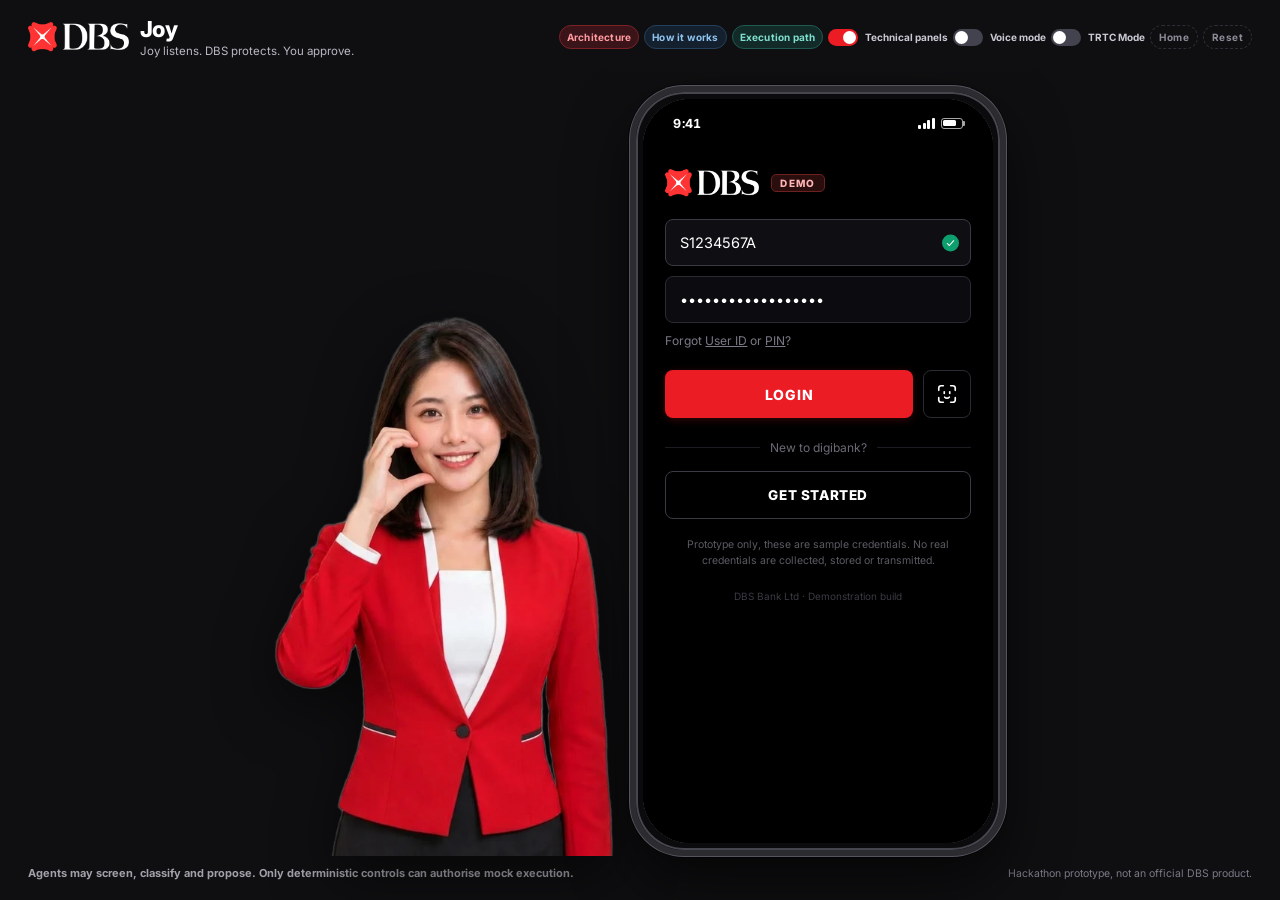
==== frontend/index.html @ 159feefe "Merge branch 'main' of https://github.com/fiowong/auntiejoy-dcta # Conflicts: #	deploy/README.md #	f" ====
<!DOCTYPE html>
<html lang="en">
<head>
<meta charset="UTF-8" />
<meta name="viewport" content="width=device-width, initial-scale=1.0" />
<title>JoyPilot · DBS hackathon prototype (not an official DBS product)</title>
<!-- Banking-grade type. Inter is the requested DBS/enterprise face; the CSS stack keeps a
     full system fallback, so an offline demo laptop simply renders in system-ui instead. -->
<link rel="preconnect" href="https://fonts.googleapis.com">
<link rel="preconnect" href="https://fonts.gstatic.com" crossorigin>
<link rel="stylesheet" href="https://fonts.googleapis.com/css2?family=Inter:wght@400;500;600;700;800;900&display=swap">
<link rel="stylesheet" href="styles.css?v=20261011n">
</head>
<body>
<div class="wrap" id="studio">

  <div class="top">
    <div class="logo">
      <img class="dbslogo" src="assets/dbs-logo-white.png" alt="DBS">
      <div>
        <h1>Joy</h1>
        <div class="tag">Joy listens. DBS protects. You approve.</div>
      </div>
    </div>
    <div class="badges">
      <!-- ALL THREE ARE BUTTONS, and that is the point. A judge's next move after hearing a
           claim is always "show me". Making the control name the thing it opens means the
           evidence is one click away instead of in a document nobody opens.
           See openExplainer() in ui.js. -->
      <!-- THREE BUTTONS, EACH NAMED FOR WHAT IT OPENS.
           These replaced two long status chips. The old wording described the demo's LIMITS
           ("DEMO ENVIRONMENT · SIMULATED APPROVAL · SYNTHETIC LEDGER") rather than its own
           contents, so a reader had to click to find out what was behind it. A control should name its
           destination. The three destinations are the three things a judge asks for, in the
           order they get asked: the whole picture, how the two halves work, and the
           stage-by-stage path.
           A fourth "What's real" button was removed on request. Its page is no longer a tab:
           the live/simulated comparison and the requirements-coverage list are now the closing
           sections of "How it works", so there are three pages and three buttons. -->
      <button class="bdg arch bdgbtn" type="button" data-explain="arch"
              title="The whole architecture, end to end, on one screen">Architecture</button>
      <button class="bdg how bdgbtn" type="button" data-explain="how"
              title="The two halves, the five agents, and what is real versus simulated">How it works</button>
      <button class="bdg path bdgbtn" type="button" data-explain="path"
              title="The execution path, stage by stage, to a signed payment">Execution path</button>
      <label class="techtoggle"><input type="checkbox" id="techToggle" checked><span>Technical panels</span></label>
      <!-- DEMO SWITCH - VOICE MODE.
           Off (default): every turn is treated as Auntie herself, exactly as before.
           On: the turn is submitted as a voice that is NOT the registered customer, so the
           audio-risk adapter returns SPEAKER_MISMATCH and the control chain takes the
           escalation route - secondary out-of-band confirmation before anything can proceed.
           It changes only the EVIDENCE about who is speaking; no control-chain rule is
           bypassed or softened, and the ledger still cannot be reached without the step-up. -->
      <label class="techtoggle voicetoggle" title="Demo: submit the turn as a voice that is not the registered customer">
        <input type="checkbox" id="voiceToggle"><span>Voice mode</span></label>
      <!-- VOICE ENGINE SWITCH - CARTESIA vs TRTC (Tencent).
           OFF (default): Cartesia Sonic speaks. It is the default because it is the only one
                          of the two that has a real Malay voice, and it needs no Tencent key.
           ON:            Tencent speaks - the TRTC streaming mouth when it is configured,
                          TextToVoice otherwise.
           This changes ONLY which engine turns the already-decided line into sound. It cannot
           alter what Joy says, who authorises a payment, or any stage of the control chain.
           Swapping a voice provider is not a security boundary. -->
      <label class="techtoggle trtctoggle" id="ttsToggleWrap"
             title="Speak with Tencent (TRTC) instead of Cartesia">
        <input type="checkbox" id="ttsToggle"><span>TRTC Mode</span></label>
      <!-- HOME - back to the login screen, from wherever the run happens to be.
           Reset (below) clears the run but is context-aware: inside the chat it restarts in
           place. Home is the unconditional one - a presenter who has wandered into the chat,
           or into a branch, or into a half-finished confirmation, has exactly one control that
           always returns to the top of the demo. Two buttons, two different jobs:
           Reset = clean state, Home = clean state AND back to the login screen. -->
      <button class="ghostbtn" id="homeBtn" title="Back to the DBS login screen">Home</button>
      <!-- ONE button, and it RESETS rather than navigates. The old "DBS app" button did the same
           thing as the phone's own back arrow, so it spent top-bar space duplicating a control
           that already exists on the device. Reset is the action a presenter actually reaches
           for mid-demo: clear the run and start the conversation again from the top.
           Context-aware on purpose - inside the chat it restarts the session in place, anywhere
           else it returns to the digibank home. Either way it is one click to a clean state. -->
      <button class="ghostbtn" id="resetBtn" title="Reset the demo and start a clean run">Reset</button>
    </div>
  </div>

  <!-- The A-H failure-branch rail used to live here, then inside the explainer overlay. It has
       since been removed entirely, at the owner's request, so nothing on the main screen and
       nothing in the overlay carries a `.sbtn` any more. The 19 SC.* definitions and the
       backend's 62-scenario suite are untouched; only the buttons are gone. -->

  <!-- ================= STAGE: hero pair + technical inspector ================= -->
  <div class="stage">

    <!-- ---------- HERO PAIR: Joy herself, then the device ----------
         Joy stands beside the phone rather than inside it. She is the product's face, so she
         belongs in the room with the customer; the phone is what she talks through. The two are
         centred together as one group and aligned to the BOTTOM, so she reads as standing next
         to the device rather than floating above it.
         She is only shown on the login and digibank-home screens (see `#studio.appmode` in
         styles.css). On the Joy chat screen the technical inspector needs the width and the
         phone needs the height, so she steps aside - which is also the honest framing: by then
         the customer is looking at the conversation, not at the mascot.
         WebP first with a PNG fallback: 38 KB vs 349 KB for the same cut-out, and this is the
         one large image on the page. -->
    <div class="heropair">
      <picture class="joymascot">
        <source srcset="assets/joy-mascot.webp" type="image/webp">
        <img src="assets/joy-mascot-560.png" alt="Joy, the DBS voice assistant"
             width="453" height="720" decoding="async">
      </picture>

      <!-- ---------- the device ---------- -->
      <div class="device" id="device">
      <div class="device-screen" id="deviceScreen">

        <!-- mock status bar + dynamic island, shared by every screen -->
        <div class="statusbar">
          <span class="sb-time">9:41</span>
          <span class="sb-right">
            <span class="sb-sig"><i></i><i></i><i></i><i></i></span>
            <span class="sb-bat"><b></b></span>
          </span>
        </div>
        <div class="island"></div>

        <!-- 1 · DBS digibank LOG IN. The User ID / PIN form IS the screen, as it was before.
             RESTORED 9 Oct at the owner's explicit request, with the trade-off understood.
             Earlier the same day this form was deleted: a bank login on a domain that was one
             day old reads as phishing to an automated classifier, and it was treated as
             phishing -- Safe Browsing warned and the .xyz registry put the domain on server
             hold. The owner has accepted that risk and wants the screen back, so it is back.
             The DEMO tag stays beside the logo, and the disclaimer stays under the form.
             Nothing here collects anything: both fields are prefilled samples, the form has no
             action and no method, and no value is ever read, stored or transmitted. -->
        <section class="scr on" id="scrLogin">
          <div class="lgwrap">

            <div class="lgform" id="lgForm">
              <div class="lgform-head">
                <img class="dbslogo" src="assets/dbs-logo-white.png" alt="DBS">
                <span class="lgdemotag">DEMO</span>
              </div>

              <label class="lgf">
                <span class="lgin">
                  <input id="lgUser" value="S1234567A" placeholder="User ID" autocomplete="off" spellcheck="false">
                  <span class="lgok" id="lgUserOk" aria-hidden="true"><svg class="ic" viewBox="0 0 24 24" fill="none" stroke="currentColor" stroke-width="2.25" stroke-linecap="round" stroke-linejoin="round"><path d="m5 13 4.5 4.5L19 7"/></svg></span>
                </span>
              </label>

              <label class="lgf">
                <span class="lgin">
                  <input id="lgPin" type="password" value="SAMPLEPASSWORD1234" placeholder="PIN" autocomplete="off">
                </span>
              </label>

              <div class="lgforgot">Forgot <a href="#" id="lgForgotUser">User ID</a> or <a href="#" id="lgForgotPin">PIN</a>?</div>

              <div class="lgrow">
                <button class="btn-dbs lgbtn" id="lgSubmit" type="button">LOGIN</button>
                <button class="lgface" id="lgFace" type="button" title="Log in with Face ID" aria-label="Log in with Face ID">
                  <svg class="ic" viewBox="0 0 24 24" fill="none" stroke="currentColor" stroke-width="1.8" stroke-linecap="round" stroke-linejoin="round" aria-hidden="true"><path d="M3 8V5.5A2.5 2.5 0 0 1 5.5 3H8"/><path d="M16 3h2.5A2.5 2.5 0 0 1 21 5.5V8"/><path d="M21 16v2.5a2.5 2.5 0 0 1-2.5 2.5H16"/><path d="M8 21H5.5A2.5 2.5 0 0 1 3 18.5V16"/><path d="M9 9.5v2"/><path d="M15 9.5v2"/><path d="M9.5 15.5a3.5 3.5 0 0 0 5 0"/></svg>
                </button>
              </div>

              <div class="lgsep"><span>New to digibank?</span></div>
              <button class="lgstarted" id="lgStarted" type="button">GET STARTED</button>

              <div class="lgnote">Prototype only, these are sample credentials.
                No real credentials are collected, stored or transmitted.</div>
              <div class="lgfoot">DBS Bank Ltd · Demonstration build</div>
            </div>
          </div>
        </section>

        <!-- 2 · DBS APP (home / Pay & Transfer) -->
        <section class="scr" id="appwin">
          <div class="appbar">
            <img class="dbslogo sm" src="assets/dbs-logo-white.png" alt="DBS">
            <span class="appbar-t">digibank</span>
            <!-- The DEMO chip travels with the DBS chrome on every screen inside the phone.
                 A disclaimer in the footer is not enough: the branding is what makes a page
                 look official, so the counter-label has to sit against the branding itself. -->
            <span class="appdemo">DEMO</span>
            <!-- Single top-right control, and it is LOG OUT (matching iggy). It used to open
                 Joy, but Joy is reachable from the home CTA and the Pay & Transfer row, which
                 is the real customer journey anyway - so this slot does the honest thing. -->
            <button class="appbar-x" id="appBack" type="button">
              <svg class="ic" viewBox="0 0 24 24" fill="none" stroke="currentColor" stroke-width="1.9" stroke-linecap="round" stroke-linejoin="round" aria-hidden="true"><path d="M19 12H5"/><path d="m11 18-6-6 6-6"/></svg>
              <span>Log out</span>
            </button>
          </div>
          <div class="appbody" id="appBody"></div>
          <!-- ============== BOTTOM TAB NAV (5 tabs) ==============
               Stays inside #appwin, never over the device screen edges. Active tab is
               whatever carries .on: home / pay / wealth / apply / more. -->
          <nav class="tabnav" id="tabnav" aria-label="digibank navigation">
            <button class="tab on" data-tab="home"   type="button"><img src="assets/tab-home.png" alt=""><span>Home</span></button>
            <button class="tab"    data-tab="pay"    type="button"><img src="assets/tab-pay.png" alt=""><span>Pay &amp; Transfer</span></button>
            <button class="tab"    data-tab="wealth" type="button"><img src="assets/tab-wealth.png" alt=""><span>digiWealth</span></button>
            <button class="tab"    data-tab="apply"  type="button"><img src="assets/tab-apply.png" alt=""><span>Apply</span></button>
            <button class="tab"    data-tab="more"   type="button"><img src="assets/tab-more.png" alt=""><span>More</span></button>
          </nav>
        </section>

        <!-- 3 · JOY CHAT -->
        <section class="scr" id="scrJoy">
          <!-- DARK app bar (near-black + 3px red underline): back control on the left, identity
               and trust state centred. Deliberately no avatar here, Joy introduces herself with
               her face only in the intro card, and appears again solely in popups, so the persistent
               chat chrome never shows her twice. The back control is absolutely positioned so the
               title is centred on the SCREEN, not on the space left over after the button. -->
          <div class="abar">
            <button class="aback" id="joyBack" type="button" aria-label="Back to digibank">
              <svg class="ic" viewBox="0 0 24 24" fill="none" stroke="currentColor" stroke-width="2.1" stroke-linecap="round" stroke-linejoin="round" aria-hidden="true"><path d="m15 6-6 6 6 6"/></svg>
              <span>Back</span>
            </button>
            <div class="ameta">
              <div class="nm">Joy Voice Assist</div>
              <div class="sub"><i class="safedot"></i>Protected by DBS Safeguard</div>
            </div>
          </div>
          <div class="chat" id="chat"></div>
          <!-- VOICE-FIRST COMPOSER.
               The language pills are CENTRED above the composer (the language is the
               first choice a voice-first customer makes). The composer itself is one white
               pill: a keyboard toggle on the LEFT, the MIC as the dominant control in the
               CENTRE, and a matching spacer on the right so the mic stays optically centred.
               The text field is hidden until the keyboard is tapped (see setComposerTyping),
               so the default surface is speak-first, not type-first. -->
          <div class="langtog" id="langtog" title="Which language should the mic listen for?">
            <button class="lt on" data-lang="en-SG" data-l="EN">EN</button>
            <button class="lt" data-lang="zh-CN" data-l="ZH">中文</button>
            <button class="lt" data-lang="ms-MY" data-l="BM">BM</button>
            <!-- AUTO. Tencent has no single engine covering English + Chinese + Malay, so
                 "auto" selects one of the two engines instead of asking the customer to
                 choose first. `data-l="AUTO"` is what live.js sttLanguage() keys on; it
                 resolves to the backend's "auto" engine, which is 16k_zh_en -- the same
                 engine the EN pill already opens, so Auto can only add recognition. See
                 backend/app/stt.py ENGINE_BY_LANGUAGE for why Malay is the language Auto
                 gives up rather than Chinese.
                 `data-lang` stays a VALID BCP-47 tag on purpose: it is what the no-server
                 Web Speech fallback is given, and that API cannot auto-detect at all, so
                 Auto falls back to English rather than being handed a tag it would reject. -->
            <button class="lt" data-lang="en-SG" data-l="AUTO" title="Detect the language automatically">Auto</button>
          </div>
          <div class="cinput" id="cinput">
            <button class="kbd" id="kbd" type="button" title="Type instead" aria-label="Type instead">
              <svg class="ic ic-type" viewBox="0 0 24 24" fill="none" stroke="currentColor" stroke-width="1.9" stroke-linecap="round" stroke-linejoin="round" aria-hidden="true"><rect x="2" y="6" width="20" height="12" rx="2.4"/><path d="M6 10h.01M9.5 10h.01M13 10h.01M16.5 10h.01"/><path d="M6 13.5h.01M18 13.5h.01"/><path d="M9.5 13.5h5"/></svg>
              <svg class="ic ic-dismiss" viewBox="0 0 24 24" fill="none" stroke="currentColor" stroke-width="1.9" stroke-linecap="round" stroke-linejoin="round" aria-hidden="true"><rect x="2" y="3" width="20" height="11" rx="2"/><path d="M6 6.5h.01M9.5 6.5h.01M13 6.5h.01M16.5 6.5h.01"/><path d="M6 9.5h.01M18 9.5h.01"/><path d="M9.5 9.5h5"/><path d="m8 17 4 4 4-4"/></svg>
            </button>
            <input class="fld" id="fld" placeholder="Speak or type payment command…" autocomplete="off">
            <button class="mic" id="mic" title="Speak" aria-label="Speak">
              <svg class="ic" viewBox="0 0 24 24" fill="none" stroke="currentColor" stroke-width="1.9" stroke-linecap="round" stroke-linejoin="round" aria-hidden="true"><rect x="9" y="2" width="6" height="13" rx="3"/><path d="M12 19v3"/><path d="M19 10v2a7 7 0 0 1-14 0v-2"/></svg>
            </button>
            <span class="cspacer" aria-hidden="true"></span>
          </div>
        </section>

        <!-- ================= POPUP (Joy appears in every popup) =================
             Deliberately INSIDE the phone screen rather than floating over the whole page:
             the customer is holding a phone, so the field-by-field confirmation and the
             FaceID prompt have to appear on that screen. It also stops the popup from
             covering the technical inspector panels, so judges see both at once. -->
        <div class="modal" id="modal">
          <div class="mcard" id="mcard"></div>
        </div>
      </div>
    </div>
    </div><!-- /heropair -->

    <!-- ---------- technical inspector ---------- -->
    <div class="ins">

      <div class="panel">
        <h3>END-TO-END CONTROL CHAIN <span class="cnt">BRD §8.2 · STAGES 0-15</span></h3>
        <div class="chain" id="chain"></div>
        <!-- The one line a judge remembers. It is PER TURN, not a static blurb: it names what
             the model did, what deterministic code decided, and what moved as a result. -->
        <div class="capline" id="capline">Determinism decides. Nothing moves without your biometric.</div>

        <!-- THE RECORDED SEQUENCE, under the PLANNED one.
             The chain above is what the system is designed to do; this is what it actually did,
             in order, hash-chained and append-only. They belong in one panel because reading
             them together is the argument: the top half lights up as stages execute, the bottom
             half is the immutable receipt for the same turn.
             This block used to live in the STATE panel. Folding it in here gives it more height
             than it had AND keeps the audit evidence on the main screen, which is where a judge
             looks for it. Progressive disclosure is unchanged: three rows by default, the count
             always visible, the rest behind one button. -->
        <div class="psplit">
          <h3>APPEND-ONLY AUDIT TIMELINE <span class="cnt" id="auditCnt"></span></h3>
          <div class="audit trim" id="audit"><div class="placeholder">No events yet.</div></div>
          <button class="auditmore" id="auditMore" type="button" hidden>View full audit trail</button>
        </div>
      </div>

      <div class="panel">
        <h3>TYPED AGENT CONTRACTS <span class="cnt" id="acnt">0 calls</span></h3>
        <div class="agents" id="agents"><div class="placeholder">Awaiting the first committed turn…</div></div>

        <!-- WHO PROPOSED, THEN WHAT WAS DECIDED.
             The contracts above are the only five places a model is allowed to speak. This block
             is the deterministic half's verdict on those proposals - the state machine, the
             canonical draft, the control decision, the mock ledger and the customer's own
             approval. Putting them on one panel is the architecture in one glance: the model's
             output on top, the deterministic outcome underneath, no overlap between them.
             This block used to be its own panel (STATE · OUTCOME · EVIDENCE). It is unchanged
             content, re-homed so the agent contracts get the full column height. -->
        <div class="psplit">
          <h3>DETERMINISTIC OUTCOME <span class="cnt">WHAT THE CONTROLS DECIDED</span></h3>
          <div class="statewrap statewrap3">
            <div class="sbox"><div class="k">CURRENT STATE</div><div class="v" id="stState">IDLE</div></div>
            <div class="sbox"><div class="k">TRANSACTION DRAFT</div><div class="v" id="stDraft">-</div></div>
            <div class="sbox"><div class="k">CONTROL DECISION</div>
              <div style="margin-top:3px"><span class="outbadge" id="stOut">-</span></div>
            </div>
          </div>
          <div class="statewrap statewrap3">
            <div class="sbox"><div class="k">MOCK LEDGER RESULT</div><div class="v" id="stLedger">NOT_INVOKED</div></div>
            <div class="sbox"><div class="k">CUSTOMER APPROVAL</div><div class="v" id="stSig">Not requested</div></div>
            <div class="sbox"><div class="k">LANGUAGE</div><div class="v" id="stLang">-</div></div>
          </div>
          <div class="statewrap statewrap3">
            <div class="sbox"><div class="k">LAST HEARD</div><div class="v" id="stHeard">-</div></div>
            <!-- The Personalization Agent's own output. It is the fifth agent and runs OUTSIDE the
                 control chain, so it never touches a payment field. The top-bar
                 "Personalisation: Standard" button is gone; this line stays because it is live
                 EVIDENCE of a decision that actually ran, and it costs nothing but a chip. -->
            <div class="sbox"><div class="k">CUSTOMER PROFILE</div><div class="v" id="stPers">Standard</div></div>
            <!-- WHICH MOUTH IS SPEAKING. Always visible, unlike the ASR fallback row below: with
                 two TTS providers and a runtime toggle, "which engine is talking" is a fact the
                 operator needs at a glance, not only when something went wrong. Turns amber and
                 names the reason when the selected provider failed and the other one answered. -->
            <div class="sbox vengine" id="ttsProvRow"><div class="k">SPEAKING</div>
              <div class="v" id="ttsProvVal">Cartesia</div>
            </div>
          </div>
          <!-- Hidden until it is true: a voice engine indicator that only ever shows when the
               real one failed is honest by construction. -->
          <div class="sbox vengine" id="vengRow" hidden><div class="k">VOICE ENGINE</div>
            <div class="v" id="vengVal">-</div>
          </div>
        </div>
      </div>

      <!-- The REQUIREMENTS COVERAGE panel used to sit here as a fourth tile. It is now on page 1
           of the explainer overlay (#reqs below), one click from the demo-status chip whose
           claim it supports. Nothing about it changed - the five labels are still the
           challenge's own wording, verbatim, and the rows still light up live as scenarios run.
           See the note above the overlay for why it moved rather than being deleted. -->

    </div>
  </div>

  <!-- One principle, not a paragraph. The long footer explained the architecture to someone who
       already understood it; this states the single rule a judge needs to leave with. The
       non-affiliation line is here because the UI is heavily DBS-branded and publicly reachable,
       and an unqualified brand impression is a credibility risk worth pre-empting. -->
  <div class="foot">
    <b>Agents may screen, classify and propose. Only deterministic controls can authorise mock execution.</b>
    <span class="disclaim">Hackathon prototype, not an official DBS product.</span>
  </div>

  <!-- ================= EXPLAINER OVERLAY =================
       FOUR top-bar buttons open this, one per page, each named for the page it opens. It exists
       so the main screen can stay clean WITHOUT the evidence disappearing: the button is a claim,
       clicking it is the working. A labelled simulation is credible; a claim with nothing behind
       it is not.

       A fixed overlay rather than a routed page on purpose. The whole front end is one HTML
       file with no build step and no router, and a judge must be able to get back to a live
       screen in one click without losing a turn that is mid-flight.

       ARCHITECTURE is the diagram, end to end, on ONE click - it is the page the presenter opens
       first, so it is the default page and it is the leftmost tab. It is drawn here in HTML and
       CSS rather than shipped as an image so it stays sharp at any zoom, follows the DBS palette,
       and can be edited in the same file as everything else.

       HOW IT WORKS is the two-band explanation: (1) UNDERSTAND AND PROPOSE, the AI half, and
       (2) DECIDE, AUTHORISE AND EXECUTE, the deterministic half. It also carries the five
       agents, the sixteen-stage control chain, the live-versus-simulated comparison
       and the REQUIREMENTS COVERAGE list (#reqs). There are FIVE agents: four in the control
       chain and the Personalization Agent, which runs outside it and only changes how Joy asks.

       The live/simulated comparison and #reqs used to be a fourth page ("What's real") with
       its own top-bar button and its own tab. Both were removed on request: the content is now
       the closing section of this page, so there are THREE pages and THREE buttons. #reqs is
       still looked up by id in ui.js, so moving it between pages needed no JavaScript change.

       EXECUTION PATH is the stage-by-stage walk to a signed payment, with the integration
       boundary. It used to end with the A-H failure-branch rail; that section was removed on
       request, so the page now ends at the outcome. NOTE: those buttons were the only elements
       in the DOM carrying `.sbtn`, which is how scenarios.js binds every scripted scenario -
       with the rail gone there is no in-UI trigger for the 22 rehearsal branches, and the app
       runs only through the live /turn flow. -->
  <div class="explain" id="explain" hidden>
    <div class="excard" role="dialog" aria-modal="true" aria-label="How this demo works">
      <div class="exhead">
        <div class="extabs" id="exTabs" role="tablist">
          <button class="extab" type="button" data-page="arch">Architecture</button>
          <button class="extab" type="button" data-page="how">How it works</button>
          <button class="extab" type="button" data-page="path">Execution path</button>
        </div>
        <button class="exclose" id="exClose" type="button" aria-label="Close">
          <svg class="ic" viewBox="0 0 24 24" fill="none" stroke="currentColor" stroke-width="2.1" stroke-linecap="round" aria-hidden="true"><path d="M18 6 6 18"/><path d="m6 6 12 12"/></svg>
        </button>
      </div>

      <div class="exbody" id="exBody">

        <!-- ---------------- PAGE 1 · the architecture diagram ----------------
             The presenter's own "Architectural Summary: HOW JOYPILOT WORKS - END-TO-END",
             redrawn in HTML and CSS so it opens in ONE click, stays sharp at any zoom, follows
             the DBS palette, and lives in the same file as everything else.

             The numbering on this page is the DIAGRAM's numbering (0-16), because this is the
             diagram the presenter demos from and the words on it are the words they say out
             loud. The control chain on the main screen runs the same steps as 16 stages
             (0-15); the note under the diagram says exactly where the two differ and why. Do
             not "fix" one numbering to match the other. -->
        <section class="expage" data-page="arch">
          <h2>How JoyPilot works — end to end</h2>
          <p class="exlead">One utterance in, one governed, audited DBS payment out.
            <b>A model may propose; only deterministic code may decide.</b></p>

          <div class="dgm">

            <!-- ---------- BAND 1 · the AI half ---------- -->
            <div class="dgband ai">
              <div class="dgbhead">
                <span class="dgbno">①</span>
                <span class="dgbname">UNDERSTAND AND PROPOSE</span>
                <span class="dgbsub">the AI half</span>
              </div>

              <div class="dgrow">
                <div class="dgstack">
                  <div class="dgnode"><span class="dgnum">0</span>Authentication</div>
                  <div class="dgnode"><span class="dgnum">1</span>Audio Input (ASR)</div>
                  <div class="dgnode"><span class="dgnum">2</span>Evidence Commit</div>
                </div>
                <div class="dgarrow" aria-hidden="true"></div>
                <div class="dgnode wide">
                  <div class="dgnt">User Input</div>
                  <div class="dgns">Voice or typed input<br>English · Chinese · Bahasa</div>
                </div>
                <div class="dgarrow" aria-hidden="true"></div>
                <div class="dgnode agent">
                  <span class="dgpill">Agent 1</span>
                  <div class="dgnt"><span class="dgnum">3</span>Guardrails Agent</div>
                  <div class="dgns">Scam + override screening<br><em>Backed by a deterministic scam table</em></div>
                </div>
                <div class="dgarrow" aria-hidden="true"></div>
                <div class="dgnode agent">
                  <span class="dgpill">Agent 2</span>
                  <div class="dgnt"><span class="dgnum">4</span>Intent Classifier</div>
                  <div class="dgns">Zero-UI multi-intent<br>transaction parsing</div>
                </div>
              </div>

              <div class="dgflowbar">
                <span class="dgok">Valid</span>
                <span class="dgnote">→ the draft is resolved and checked below</span>
                <span class="dgno">Invalid</span>
                <span class="dgnote">→ the turn stops here; nothing downstream is reached</span>
              </div>

              <div class="dgrow">
                <div class="dgbox">
                  <div class="dgboxtag">Action Agents</div>
                  <div class="dgboxin">
                    <div class="dgnode agent">
                      <span class="dgpill">Agent 3</span>
                      <div class="dgnt"><span class="dgnum">5</span>Payment Agent</div>
                      <div class="dgns">Extracts payment details</div>
                    </div>
                    <div class="dgnode">
                      <div class="dgnt"><span class="dgnum">6</span>Payees and Account Resolution</div>
                    </div>
                    <div class="dgnode">
                      <div class="dgnt"><span class="dgnum">7</span>Canonical draft and schema gate</div>
                    </div>
                    <div class="dgnode agent">
                      <span class="dgpill">Agent 4</span>
                      <div class="dgnt"><span class="dgnum">8</span>Validation Agent</div>
                      <div class="dgns">Checks against original words</div>
                    </div>
                  </div>
                </div>
              </div>

              <div class="dgchips">
                <div class="dgchip"><b>Dynamic Ambiguity Resolution</b> and Semantic Discrepancy Auditing</div>
                <div class="dgchip"><b>Typed Contracts</b> — structured JSON proposals only:
                  amount · payee · source · others</div>
                <div class="dgchip"><b>Shaped for DBS's APIs</b> — the draft carries the fields a bank transfer needs (source, beneficiary, amount, currency, reference)</div>
                <div class="dgchip"><b>No agent holds a key.</b> Without an approval and a signing
                  key there is no ledger access.</div>
              </div>
            </div>

            <!-- ---------- BAND 2 · the deterministic half ---------- -->
            <div class="dgband det">
              <div class="dgbhead">
                <span class="dgbno">②</span>
                <span class="dgbname">DECIDE, AUTHORISE AND EXECUTE</span>
                <span class="dgbsub">the deterministic half</span>
              </div>

              <div class="dgrow">
                <div class="dgbox">
                  <div class="dgboxtag">Banking Policy Check</div>
                  <div class="dgboxin">
                    <div class="dgnode"><div class="dgnt"><span class="dgnum">9</span>Policy + scam decision</div></div>
                    <div class="dgnode"><div class="dgnt"><span class="dgnum">10</span>Risk / value threshold check</div></div>
                    <div class="dgnode"><div class="dgnt"><span class="dgnum">11</span>Velocity throttling check</div></div>
                    <div class="dgnode"><div class="dgnt"><span class="dgnum">12</span>Field-by-field confirmation</div></div>
                  </div>
                </div>
              </div>

              <div class="dgrow">
                <div class="dgnode wide">
                  <div class="dgnt">TTS Voice Output</div>
                  <div class="dgns">Cartesia</div>
                </div>
                <div class="dgarrow" aria-hidden="true"></div>
                <div class="dgnode wide">
                  <div class="dgnt">User Confirmation</div>
                  <div class="dgns">Human-in-the-loop<br>biometric authorisation</div>
                </div>
                <div class="dgarrow" aria-hidden="true"></div>
                <div class="dgnode">
                  <div class="dgnt"><span class="dgnum">13</span>Mock Biometrics</div>
                  <div class="dgns">Simulated adapter</div>
                </div>
                <div class="dgarrow" aria-hidden="true"></div>
                <div class="dgnode key">
                  <div class="dgnt"><span class="dgnum">14</span>Canonical payload signing</div>
                  <div class="dgns">The signed artifact</div>
                </div>
                <div class="dgarrow" aria-hidden="true"></div>
                <div class="dgnode key">
                  <div class="dgnt"><span class="dgnum">15</span>Zero-Trust Gateway</div>
                  <div class="dgns">Re-checks everything itself</div>
                </div>
                <div class="dgarrow" aria-hidden="true"></div>
                <div class="dgnode key">
                  <div class="dgnt"><span class="dgnum">16</span>Payment Complete</div>
                  <div class="dgns">The only way a payment is recorded</div>
                </div>
              </div>

              <div class="dgchips">
                <div class="dgchip"><b>Zero-Trust API Gateway Policies</b> — the gateway re-derives
                  the canonical payload and runs 14 checks: the signature, the draft version, a complete
                  confirmation, the validation result, the risk policy, freeze and cancel status,
                  nonce reuse and expiry. Only then is the ledger reachable.</div>
                <div class="dgchip"><b>Behind the gateway is a mock ledger.</b> Stage 15 calls one
                  function, <span class="mono">Ledger.execute()</span>, which records the payment in
                  memory. Connecting DBS's payment API means replacing that one call; that
                  integration is not built in this prototype.</div>
              </div>
            </div>
          </div>

          <h3>Reading this against the control chain</h3>
          <p class="exsub">The diagram above numbers its boxes 0–16. The sixteen-stage control
            chain on the main screen is the same walk with the same names, numbered 0–15, and the
            two agree exactly on <b>0–8</b>. After that:</p>
          <ul class="exlist">
            <li><b>Box 8 covers two stages.</b> The diagram draws the Validation Agent and its
              “checks against original words” as one box; the chain runs the agent (stage 8) and
              the deterministic comparator (stage 9) separately, because one is a model and one
              is code.</li>
            <li><b>The Banking Policy Check is one stage, not four.</b> The dashed block holds
              boxes 9–12. The chain runs the policy, risk and velocity checks as <b>one</b> stage
              (index 10) — they read the same resolved draft and share one decision — and runs the
              field-by-field confirmation as its own stage (index 11).</li>
            <li><b>So from chain index 11 on, the chain index is the diagram number minus one.</b>
              Nothing is missing and nothing is duplicated; the two are the same path at two
              different resolutions. The Execution-path page shows it stage by stage.</li>
          </ul>
        </section>

        <!-- PAGE 4 ("What's real") used to sit here as its own tab, with its own top-bar button.
             Both were removed on request. The live/simulated comparison and the
             requirements-coverage list are now the closing sections of the "How it works" page
             below, so the overlay has three pages rather than four. Nothing was deleted except
             the page wrapper, the tab and the button. -->

        <!-- ---------------- PAGE 2 · how it works ----------------
             The two-band explanation, laid out the way the presenter's slide lays it out:
             (1) UNDERSTAND AND PROPOSE, the AI half, five boxes left to right; (2) DECIDE,
             AUTHORISE AND EXECUTE, the deterministic half, four functional blocks. Then the
             five agents, then the sixteen-stage control chain - rendered from the SAME
             `STAGES` array the live chain uses (translations.js), so the explainer can never
             drift out of step with what is actually on the main screen.

             There are FIVE agents. Four run in the control chain (stages 3, 4, 5 and 8). The
             Personalization Agent runs outside the chain: it can change how Joy asks, and it can
             never approve, sign or reach the ledger. The diagram on page 1 draws the chain, so
             it shows the four; this page lists all five. -->
        <section class="expage" data-page="how" hidden>
          <h2>One utterance in — one governed, audited DBS payment out</h2>
          <p class="exlead">AI proposes. Deterministic code decides. You approve. Tencent Cloud
            carries the voice. <b>No model ever holds a key or touches the ledger.</b></p>

          <div class="twoband">
            <div class="tb ai">
              <div class="tbhead"><span class="tbno">①</span>UNDERSTAND AND PROPOSE
                <span class="tbsub">the AI half</span></div>
              <div class="tbcards">
                <div class="tbcard">
                  <div class="tbt">Auntie speaks</div>
                  <div class="tbs">English · Mandarin<br>Bahasa Melayu · Singlish</div>
                </div>
                <div class="tbcard">
                  <div class="tbt">Tencent Cloud ASR</div>
                  <div class="tbs">Speech → text<br>asr.cloud.tencent.com</div>
                </div>
                <div class="tbcard">
                  <div class="tbt">Guardrails</div>
                  <div class="tbs">Scam + prompt-injection screen, backed by deterministic rules</div>
                </div>
                <div class="tbcard">
                  <div class="tbt">5 agents</div>
                  <div class="tbs">Guardrails · Intent<br>Payment · Validation<br>+ Personalization</div>
                </div>
                <div class="tbcard">
                  <div class="tbt">Typed contracts</div>
                  <div class="tbs">JSON proposals only — never an account, never an approval</div>
                </div>
              </div>
            </div>

            <div class="tb det">
              <div class="tbhead"><span class="tbno">②</span>DECIDE, AUTHORISE AND EXECUTE
                <span class="tbsub">the deterministic half</span></div>
              <div class="tbcards four">
                <div class="tbcard">
                  <div class="tbt">Check the proposal</div>
                  <ul class="tbl">
                    <li>Typed-contract schema</li>
                    <li>Matches the utterance</li>
                    <li>Every intent kept</li>
                    <li>Amount + currency</li>
                  </ul>
                </div>
                <div class="tbcard">
                  <div class="tbt">Resolve the details</div>
                  <ul class="tbl">
                    <li>Verify beneficiary</li>
                    <li>Verify source account</li>
                    <li>Retrieve trusted data</li>
                    <li>Resolve ambiguity</li>
                  </ul>
                </div>
                <div class="tbcard">
                  <div class="tbt">Apply DBS controls</div>
                  <ul class="tbl">
                    <li>Policy + scam decision</li>
                    <li>Risk / value threshold</li>
                    <li>Velocity throttling</li>
                    <li>Field-by-field confirm</li>
                  </ul>
                </div>
                <div class="tbcard">
                  <div class="tbt">Authorise + execute</div>
                  <ul class="tbl">
                    <li>Lock the reviewed draft</li>
                    <li>Mock FaceID, then signing</li>
                    <li>Zero-trust gateway</li>
                    <li>Mock ledger records</li>
                  </ul>
                </div>
              </div>
            </div>

            <div class="tb foot">
              <span class="tbfk">PAYMENT</span>
              <span class="tbfv">behind the gateway</span>
              <span class="tbfpill">Mock ledger (this demo)</span>
              <span class="tbfpill">DBS payment API (integration target, not built)</span>
            </div>
          </div>

          <h3>The five agents</h3>
          <p class="exsub">Four agents sit in the payment control chain. The fifth, the
            Personalization Agent, runs next to it and only changes how Joy asks. Each agent makes
            one decision and returns typed JSON. None of them holds a signing key, a gateway
            credential or ledger access.</p>
          <div class="exagents" id="exAgentList"></div>

          <h3>What keeps the agents in check</h3>
          <ul class="exlist">
            <li><b>A model's output is data, never an instruction.</b> Every agent returns JSON
              that is parsed against a strict schema. Anything out of shape is rejected and the
              turn falls back — it cannot be reinterpreted as a command.</li>
            <li><b>Independence is structural, not promised.</b> The Validation Agent (stage 8)
              never sees the other agents' reasoning. It reads the immutable evidence and the
              canonical draft, and returns MATCH or MISMATCH. The stage after it is code, not a
              model: the comparator re-derives the comparison independently.</li>
            <li><b>Failure degrades, it does not open.</b> If an agent times out, its
              deterministic mock answers instead. The turn gets slower and plainer, never looser.</li>
            <li><b>The dangerous half is not reachable by language.</b> No prompt, in any
              language, can produce a signature, an authorisation or a ledger write, because
              those live in code the model cannot call.</li>
          </ul>

          <h3>The sixteen-stage control chain, in order</h3>
          <p class="exsub">Stages 3, 4, 5 and 8 are the only stages in the chain that call a model.
            Everything else is code, and there is code before and after each model stage. The AI
            stages can only propose; the code stages decide.</p>
          <div class="exctl" id="exCtlList"></div>

          <!-- ---- Closing sections, moved here from the old "What's real" page ----------------
               Same markup, same classes, same #reqs id - only the page wrapper changed. The
               two-column shape is kept because the two columns ARE the argument, and #reqs stays
               in the DOM so its live row-lighting still works (ui.js looks it up by id). -->
          <h2>What is simulated — and what is real</h2>
          <p class="exlead">Two things in this build are mocks, and both are named on the screen.
            Everything either side of them is the live system.</p>

          <div class="excols">
            <div class="excol real">
              <h4><span class="exdot live"></span>LIVE — running for real in this demo</h4>
              <ul>
                <li><b>Speech recognition.</b> Tencent Cloud ASR. Audio goes up, text comes back,
                  in English, Mandarin and Bahasa Melayu.</li>
                <li><b>Speech synthesis.</b> Cartesia Sonic by default, with English, Mandarin and
                  Malay voices; TRTC Mode switches to Tencent Cloud TTS. The top bar shows which
                  engine is speaking, and says so if it ever has to fall back.</li>
                <li><b>The five agents.</b> Real model calls over HTTPS when a model key is
                  configured, each with a typed JSON schema, a retry budget and a hard deadline.
                  Without a key, or if the model is unreachable, each agent runs its deterministic
                  mock instead, and its card says <span class="mono">engine: mock</span>. It never
                  silently pretends.</li>
                <li><b>The sixteen-stage control chain.</b> Plain deterministic code. No model
                  can call into it, skip a stage, or reorder one.</li>
                <li><b>The audit ledger.</b> Append-only and hash-chained: every event carries
                  the hash of the event before it, so editing history breaks the chain visibly.</li>
                <li><b>The payload signature.</b> An HMAC-SHA256 signature over the canonical
                  payload, re-verified at the gateway before anything is allowed to execute. The
                  key is a server-held demo key, not a bank HSM.</li>
                <li><b>Guardrail screening.</b> The Guardrails Agent's verdict is backed by code:
                  a scam-typology table (government impersonation, romance, tech support,
                  secrecy and more), amount, velocity and payee rules. Code can make the verdict
                  stricter, never looser.</li>
              </ul>
            </div>

            <div class="excol sim">
              <h4><span class="exdot sim"></span>SIMULATED — deliberately, and labelled</h4>
              <ul>
                <li><b>Customer approval.</b> A mock biometric adapter stands in for FaceID. It
                  returns the same verdict shape the real one would, and it is the only thing in
                  the system that can authorise a payment.</li>
                <li><b>The payment itself.</b> A restricted mock capability writes to a synthetic
                  ledger. No money moves, no real account is touched, no bank system is
                  contacted.</li>
                <li><b>The customer.</b> “Mei Ling” and “DBS Savings ending 1234” are synthetic
                  fixtures, not real customer data.</li>
                <li><b>Payees and balances.</b> Fixtures, resolved through the same code path a
                  real directory would use, so the resolution logic is exercised rather than
                  bypassed.</li>
              </ul>
              <p class="exnote">Why the boundary sits exactly there: the biometric sensor and the
                payment ledger are the two places a prototype cannot legally or practically reach.
                Everything either side of that line is the real thing.</p>
            </div>
          </div>

          <h3>Requirements coverage <span class="cnt" id="reqCnt">5 OF 5 DEMONSTRATED</span></h3>
          <p class="exsub">The challenge's five criteria, in its own wording, mapped to the
            scenario and stage that demonstrate each one. Rows light up as their scenario runs,
            so this is live evidence about the turn on screen.</p>
          <div class="reqs" id="reqs"></div>
        </section>

        <!-- ---------------- PAGE 3 · the execution path ----------------
             The stage-by-stage walk from a spoken sentence to a signed payment, in the layout the
             presenter's slide uses: a propose row, then the deterministic stages, then the one
             exit. The right-hand column is the integration boundary - what the DBS Fund Transfer
             API expects, and what on Tencent Cloud is genuinely live rather than modelled.

             This page used to END with the A-H failure-branch rail. That section was removed on
             request, so the page now finishes at the outcome. See the note at the foot of the
             section for what that costs: those buttons were the only `.sbtn` elements in the
             DOM, so the 22 scripted branches no longer have an in-UI trigger. -->
        <section class="expage" data-page="path" hidden>
          <h2>The execution path — voice to a signed DBS payment</h2>
          <!-- The numbering on this page is the CONTROL CHAIN's (00-15), the same one the chain on
               the main screen highlights and the same one the reference card on the right lists.
               It is deliberately NOT the slide's numbering: the slide's own reference table and
               its own stage rows disagree with each other by one (its table runs 1-16, its rows
               label the signed artifact "stage 13" where the table puts it at 14), so quoting the
               slide here would put two different numbers on one screen. The chain's numbering is
               the only one that is also what the live event stream emits. -->
          <p class="exlead">Every stage from 09 onwards is deterministic code — and only stage 15
            can move money.</p>
          <p class="exsub">The signed artifact is produced at stage 13. The gateway at stage 14
            rebuilds it and does not trust anything it is told. The mock ledger at stage 15 is the only place a
            payment is recorded.</p>

          <div class="pwrap">
            <div class="pcol">

              <div class="prow propose">
                <div class="prlab">PROPOSE <span>voice in, typed contracts out</span></div>
                <div class="prflow">
                  <span class="prnode">Voice</span>
                  <span class="prar" aria-hidden="true">→</span>
                  <span class="prnode">Tencent ASR</span>
                  <span class="prar" aria-hidden="true">→</span>
                  <span class="prnode">Orchestrator</span>
                  <span class="prar" aria-hidden="true">→</span>
                  <span class="prnode hot">4 chain agents</span>
                  <span class="prar" aria-hidden="true">→</span>
                  <span class="prnode">Typed contracts</span>
                  <span class="prtag">may propose · never an approval</span>
                </div>
              </div>

              <div class="prow det">
                <div class="prlab">STAGES 9–12 <span>deterministic</span></div>
                <div class="prflow">
                  <span class="prnode">Resolve · validate · risk · confirm · biometric</span>
                  <span class="prtag">no model decides these stages</span>
                </div>
              </div>

              <div class="prow sig">
                <div class="prlab">STAGE 13 <span>the signed artifact</span></div>
                <div class="prflow">
                  <span class="prnode mono">canonical_payload() + sign_payload()</span>
                  <span class="prtag">the signed artifact</span>
                </div>
                <div class="prsub">One canonical serialisation of the reviewed draft, then signed
                  with HMAC-SHA256 using a server-held demo key (a bank would use an HSM). Everything downstream verifies against this, and nothing
                  downstream is allowed to trust a claim about it.</div>
              </div>

              <div class="prow gate">
                <div class="prlab">STAGE 14 <span>zero-trust gateway</span></div>
                <div class="prflow">
                  <span class="prnode mono">gateway_verify() — 14 checks, trusts nothing it is told</span>
                  <span class="prtag">no agent may reach this</span>
                </div>
                <div class="prsub">Re-derives the canonical payload and independently checks the
                  signature, the draft version, a complete confirmation, the validation result,
                  the risk policy, freeze and cancel status, nonce reuse and expiry.
                  A mismatch stops the payment here, after signing and before the ledger.</div>
              </div>

              <div class="prow rail">
                <div class="prlab">STAGE 15 <span>restricted mock payment capability</span></div>
                <div class="prflow">
                  <span class="prnode mono">Ledger.execute()</span>
                  <span class="prtag">this demo</span>
                </div>
                <div class="prflow">
                  <span class="prnode mono">DBS Fund Transfer API</span>
                  <span class="prtag">integration target, not built</span>
                </div>
              </div>

              <div class="prow out">
                <div class="prlab">OUTCOME <span>after the ledger returns</span></div>
                <div class="prflow">
                  <span class="prnode mono">LEDGER_RECORDED / LEDGER_NOT_INVOKED / SCHEDULE_HELD</span>
                </div>
                <div class="prsub">Every outcome carries the ledger's transaction reference plus a
                  hash-chained, append-only audit record — the audit record is the only version of
                  events that counts.</div>
              </div>

              <div class="pnote">
                <b>TODAY vs THE INTEGRATION.</b> Stage 15 makes one call, <span class="mono">Ledger.execute()</span>,
                which records the payment in a simulated in-memory ledger: no money moves, no real
                account is touched, and the demo says so on screen. Connecting DBS means replacing
                that one call with a DBS API client. It sits behind the same gateway, so
                <b>nothing else in the control chain has to change</b>. That integration is not
                built in this prototype.
              </div>
            </div>

            <div class="pside">
              <!-- The DBS card is the INTEGRATION TARGET, taken from DBS's published Fund Transfer API
                   documentation. This build does not call it: stage 15 is Ledger.execute(). It is
                   worded as what the integration would send, never as something the app does.
                   The Tencent card describes only what this build actually uses. The gateway
                   function name and its check count are asserted against controls.py in
                   shell.test.js section 9f. -->
              <div class="pcard">
                <div class="pch">DBS Fund Transfer API — the integration target</div>
                <dl class="pdl">
                  <dt>Status</dt><dd><b>Not built.</b> From DBS's published API documentation;
                    this build records payments in the mock ledger and does not call DBS</dd>
                  <dt>Base</dt><dd><span class="mono">https://www.dbs.com/sandbox/api/sg/v1</span></dd>
                  <dt>Auth</dt><dd>a pre-issued token carried in the header set — <span
                    class="mono">clientId</span>, <span class="mono">accessToken</span>,
                    <span class="mono">uuid</span>, <span class="mono">accept-version</span></dd>
                  <dt>Version</dt><dd><span class="mono">accept-version: 1.0</span>, to be pinned.
                    Unset means "latest", which would change behaviour the day DBS publishes a
                    new version</dd>
                  <dt>Own accounts</dt><dd>POST /transfers/toOwnAccounts · wrapper
                    <span class="mono">fundTransferDetl</span> — <span class="mono">transferType</span>
                    does not exist on this operation</dd>
                  <dt>Saved payee</dt><dd>POST /transfers/creditPayeeAccount · wrapper
                    <span class="mono">fundTransferPayee</span> — carries
                    <span class="mono">transferType</span>, plus
                    <span class="mono">purpose</span> when the destination is another bank</dd>
                  <dt>Amount</dt><dd>a two-decimal <b>string</b> in every published sample</dd>
                  <dt>Reference</dt><dd>DBS takes no idempotency key, so the integration would
                    derive a stable reference from the draft and the gateway's idempotency key,
                    so that a retry cannot become a second payment</dd>
                  <dt>Response</dt><dd>201 <span class="mono">{referenceId, status: ACCEPTED}</span>;
                    errors arrive as an array of <span class="mono">{code, message, moreInfo}</span></dd>
                  <dt>Separate product</dt><dd>bills and card payments are the Bill Payments API
                    (<span class="mono">/billPayments</span>), a different DBS product, not a
                    parameter on this one</dd>
                </dl>
              </div>

              <div class="pcard">
                <div class="pch">Tencent Cloud — what is genuinely live</div>
                <dl class="pdl">
                  <dt>Lighthouse</dt><dd>ap-singapore — hosts the page, the backend and the audit
                    DB</dd>
                  <dt>ASR</dt><dd>asr.cloud.tencent.com · signed WebSocket · <b>two</b> engines,
                    because no single one covers English + Chinese + Malay:
                    <span class="mono">16k_zh_en</span> (zh + en) and
                    <span class="mono">16k_multi_lang</span> (en + ms). Auto resolves to
                    <span class="mono">16k_zh_en</span>, deliberately</dd>
                  <dt>TTS</dt><dd>Cartesia Sonic by default (the only engine with a Malay voice).
                    TRTC Mode switches to Tencent Cloud TTS: TextToVoice, or TRTC
                    TextToSpeechSSE streaming when it is configured</dd>
                  <dt>Model</dt><dd>served from Tencent Cloud MaaS
                    (tokenhub-intl.tencentcloudmaas.com); /health reports which model is active,
                    rather than the page naming one that may have changed</dd>
                </dl>
              </div>

              <div class="pcard">
                <div class="pch">The 16-stage chain — reference</div>
                <div class="preftable" id="exRefList"></div>
              </div>
            </div>
          </div>

          <!-- The A-H failure-branch rail used to sit here. It was removed on request: the
               Execution-path page now ends at the outcome.

               CONSEQUENCE, deliberately accepted: these 22 buttons were the ONLY elements in
               the DOM carrying `.sbtn`, and scenarios.js binds every scripted scenario with
               `document.querySelectorAll('.sbtn')`. With the rail gone there is no in-UI
               trigger for the 22 rehearsal branches - the app runs through the live /turn flow
               only. The 19 SC.* definitions, runScenario(), the backend's 100-scenario suite and
               the `data-s` ids are all still present and tested; only the buttons are gone. -->
        </section>

      </div>
    </div>
  </div>
</div>

<!-- The ?v= stamp is a cache-buster. Without it a browser that had the page open serves its
     cached copies of these files, so a fix that IS in the file never reaches the screen - a
     Bahasa "working on it" card kept coming up in English long after the code was corrected.
     Bump the stamp whenever one of these files changes. -->
<script src="translations.js?v=20261011n"></script>
<script src="icons.js?v=20261011n"></script>
<script src="ui.js?v=20261011n"></script>
<script src="personalization.js?v=20261011n"></script>
<script src="scenarios.js?v=20261011n"></script>
<script src="stt.js?v=20261011n"></script>
<script src="live.js?v=20261011n"></script>
<script src="tts.js?v=20261011n"></script>
<script src="shell.js?v=20261011n"></script>
</body>
</html>
---- frontend/styles.css ----
/* ==========================================================================
   Joy · DBS voice-first payments
   Design system: the official DBS brand palette.

     DBS Red    #EC1C24   (primary action, accents, brand marks)
     DBS Black  #111111   (headers, dark surfaces, never flat #000000)
     Canvas     #F4F5F7   (app background)
     Hairline   #E5E7EB   (1px borders instead of coloured glows)

   Elevation rule: surfaces separate with a hairline border plus a micro-shadow
   (--sh-1 / --sh-2). There are no blurry red glow shadows anywhere, those read
   as a prototype. Icons are inline SVG (see icons.js), never OS emoji.
   ========================================================================== */
:root{
  /* ---- brand: DBS Red ---- */
  --brand:#EC1C24;
  --brand-dk:#D91820;
  /* the muted red the idle mic uses: brand red at ~65% over white. Reads as an affordance
     rather than an alarm, and leaves full-strength red for "the mic is actually open". */
  --brand-soft:#F26B71;
  --brand-2:#F4545A;
  --brand-3:#FBC9CB;
  --brand-tint:#FEF2F3;
  --brand-tint2:#FDE3E5;
  --brand-line:#F6C7CA;
  /* text-safe derivations of the brand for small type on white */
  --brand-ink:#B0141B;
  --brand-ink2:#7E0E13;

  /* ---- neutrals ---- */
  --ink:#111111;
  --ink2:#3F3F46;
  --muted:#71717A;
  --faint:#A1A1AA;
  --line:#E5E7EB;
  --bg:#F4F5F7;
  --card:#FFFFFF;

  /* ---- semantic ---- */
  --ok:#0E9F6E;
  --ok-bg:#E7F7F0;
  --warn:#B45309;
  --warn-bg:#FFF7E6;
  --stop:#C02626;
  --stop-bg:#FDECEC;
  --info:#1D4ED8;
  --info-bg:#EEF4FF;

  /* ---- elevation: hairlines + micro-shadows, never coloured glows ---- */
  --sh-1:0 1px 2px rgba(17,17,17,.04), 0 1px 3px rgba(17,17,17,.06);
  --sh-2:0 2px 8px rgba(17,17,17,.06);
  --sh-3:0 10px 28px rgba(17,17,17,.12);
  --sh-red:0 2px 8px rgba(236,28,36,.22);

  /* ---- dark studio (the engine room around the phone) ---- */
  --studio:#0F0F11;
  --studio2:#1A1A1E;
  --studio-line:#2E2E36;

  /* ---- DBS app surface ---- */
  --dbs-red:#EC1C24;
  --dbs-red-dk:#D91820;
  --dbs-black:#111111;
  --dbs-ink:#111111;
  --dbs-gray:#F4F5F7;
  --dbs-line:#E5E7EB;

  /* ---- device mockup ---- */
  --device-w:392px;
  --device-bezel:#2b2b30;
  --device-pad:7px;
  --device-r:54px;
  --screen-r:47px;
  --statusbar-h:48px;

  /* ---- layout rhythm: scales down automatically via clamp() on small screens ---- */
  --gutter:clamp(14px, 3.5vw, 28px);
  --radius:16px;
  --font:'Inter',system-ui,-apple-system,'SF Pro Text','Segoe UI',Roboto,'Helvetica Neue',Arial,sans-serif;
}
*{box-sizing:border-box;margin:0;padding:0}
html{-webkit-text-size-adjust:100%}
body{
  font-family:var(--font);
  -webkit-font-smoothing:antialiased;
  background:var(--studio);color:var(--ink);min-height:100vh;
  padding:0 var(--gutter);
  overflow-x:hidden;
}
.wrap{max-width:1460px;margin:0 auto}
/* The studio is bound to the VIEWPORT HEIGHT, not to its content. The top bar and the
   footer take what they need, the stage takes the rest, and the four inspector panels
   split that leftover height into equal halves (2x2). Nothing on the page scrolls, so all
   four panels are visible at once during a demo; each panel scrolls its OWN contents. */
#studio{display:flex;flex-direction:column;height:100vh;height:100dvh;
  padding-bottom:clamp(10px,1.6vw,18px)}
img{max-width:100%}
button{font-family:inherit}
[hidden]{display:none !important}

/* ==========================================================================
   SVG ICONS (icons.js)
   One base size; every icon inherits currentColor, so colour is set by the
   component that contains it and never by an inline style.
   ========================================================================== */
.ic{width:18px;height:18px;flex-shrink:0;display:block}
.ic-sm{width:14px;height:14px}
.ic-lg{width:22px;height:22px}
/* inline form, for an icon that sits inside a line of text (e.g. a chat status line) */
.bub .ic{display:inline-block;vertical-align:-2px;width:13px;height:13px;margin-right:5px}

/* ==========================================================================
   DBS logo lockup
   The supplied asset is 1280×382 (aspect 3.351) with a transparent background.
   `dbs-logo-white.png` is the same lockup with only the dark wordmark knocked
   out to white, for the black headers; the red mark is untouched in both.
   `width:auto` + `object-fit:contain` are both load-bearing: inside a column
   flex container the default `align-items:stretch` will happily widen a
   replaced element to the full row and squash the lockup. Anything that puts
   the logo in a column flex box must also set `align-items`/`align-self`.
   ========================================================================== */
.dbslogo{display:block;height:26px;width:auto;object-fit:contain;flex-shrink:0}
.dbslogo.sm{height:19px}
.dbslogo.lg{height:38px}
.dbsmark-img{display:block;height:30px;width:auto}

/* ==========================================================================
   SCREEN SWITCHER, one DBS app screen at a time, inside the device
   ========================================================================== */
.scr{display:none;position:absolute;inset:0;flex-direction:column;overflow:hidden}
.scr.on{display:flex}

/* ==========================================================================
   STAGE, device on the left, technical inspector on the right
   ========================================================================== */
.stage{display:flex;gap:var(--gutter);align-items:stretch;flex:1 1 auto;min-height:0}
/* HERO PAIR: Joy beside the phone, centred as one group and BOTTOM-aligned, so she reads as
   standing next to the device rather than floating above it.
   `flex:0 0 auto` is load-bearing: the pair must stay at its natural width and leave the
   inspector to take every remaining pixel. Do NOT centre it with auto margins here - auto
   margins on a flex item absorb the free space that `flex:1` on .ins needs, which collapses
   the inspector to its content width. Centring is done on the STAGE instead, and only while
   the inspector is hidden (see #studio.appmode below). */
.stage .heropair{display:flex;align-items:flex-end;justify-content:center;
  gap:clamp(8px,1.3vw,22px);flex:0 0 auto;min-width:0}
/* On the login and digibank-home screens the inspector is display:none, so the stage's only
   flex item is the pair and this centres it. On the Joy chat screen .ins has flex:1 and eats
   all the free space, which makes this rule a no-op. One rule, both cases. */
#studio.appmode .stage{justify-content:center}
/* Joy herself. Hidden on the chat screen (see #studio.appmode below) because that is where the
   inspector needs the width and the phone needs the height.
   SIZE: the owner asked for 1.5x on 9 Oct, so every number in this rule is 1.5x what it was
   (52%/360px -> 78%/540px, and 32vw/250px -> 48vw/375px at the breakpoint). If you change one,
   change all four or the two breakpoints drift apart.
   `max-height` is a belt-and-braces cap, not a duplicate of the height: if the hero pair's height
   ever resolves to `auto`, the percentage inside `min()` becomes invalid and `height` falls back
   to the image's own 720px intrinsic size. The cap stops that from silently making Joy taller
   than the phone she is standing next to. */
.joymascot{display:none;flex-shrink:0;height:min(78%,540px);max-height:540px;width:auto;
  filter:drop-shadow(0 18px 30px rgba(0,0,0,.55))}
.joymascot img{display:block;height:100%;width:auto;object-fit:contain}
#studio.appmode .joymascot{display:block}
.stage .ins{flex:1;min-width:0;min-height:0}

/* ==========================================================================
   DEVICE MOCKUP
   A dummy phone bezel so the DBS app reads as an app on a phone, not as a
   web page. The status bar and dynamic island are drawn over whichever screen
   is showing, which is why every screen's header is black and reserves
   --statusbar-h of top padding.
   ========================================================================== */
.device{
  position:relative;flex-shrink:0;
  /* --phone-zoom shrinks the UI INSIDE the phone without changing the phone itself: the
     bezel/frame keeps its size, the screen contents render --phone-zoom smaller. 1 = full
     size. Tune this ONE value to taste.
     Raised .88 -> 1 on 8 Oct: the phone read small on a projector. The frame also grew at the
     same time (the top bar lost a whole row of badges), so the logical layout width the screen
     contents see barely moved (432px -> ~418px) while every element inside renders 13.6%
     larger. Changing this number alone would re-flow the chat; changing it together with the
     frame keeps the proportions the design was drawn at. */
  --phone-zoom:1;
  /* Height-driven by the STAGE (which fills the leftover viewport height), with the aspect
     ratio locked, so the phone keeps phone proportions instead of stretching to fill a
     column. Width is derived; max-width is only a guard for very narrow screens. */
  height:100%;
  aspect-ratio:1 / 2.05;
  width:auto;max-width:92vw;
  background:#0b0b0d;
  border:6px solid var(--device-bezel);
  border-radius:var(--device-r);
  padding:var(--device-pad);
  overflow:hidden;
  box-shadow:
    0 0 0 1px #55555e,
    0 0 0 2px rgba(0,0,0,.5),
    0 26px 60px rgba(0,0,0,.6),
    inset 0 0 0 2px #46464f;
}
/* side buttons, subtle, but they sell the hardware */
.device::before,
.device::after{
  content:'';position:absolute;width:3px;border-radius:2px;background:#3a3a42;z-index:1;
}
.device::before{left:-9px;top:150px;height:62px;box-shadow:0 -78px 0 #3a3a42, 0 84px 0 #3a3a42}
.device::after{right:-9px;top:196px;height:96px}

.device-screen{
  /* Laid out at 1/--phone-zoom of the frame and then scaled back down by --phone-zoom, so
     every element inside (chat, composer, status bar, popups) renders smaller while the
     bezel is untouched. The radius is divided by the same factor so the corners stay put. */
  position:relative;
  width:calc(100% / var(--phone-zoom));
  height:calc(100% / var(--phone-zoom));
  border-radius:calc(var(--screen-r) / var(--phone-zoom));
  overflow:hidden;background:#fff;
  display:flex;flex-direction:column;
  transform:scale(var(--phone-zoom));
  transform-origin:top left;
}

/* dynamic island */
.island{
  position:absolute;top:12px;left:50%;transform:translateX(-50%);
  width:104px;height:28px;border-radius:16px;background:#000;z-index:9;
  pointer-events:none;
}
/* mock iOS status bar, white, because every screen header is black */
.statusbar{
  position:absolute;top:0;left:0;right:0;height:var(--statusbar-h);z-index:8;
  display:flex;align-items:center;justify-content:space-between;
  padding:0 30px;pointer-events:none;
  color:#fff;font-size:12.5px;font-weight:700;letter-spacing:.2px;
}
.sb-time{font-variant-numeric:tabular-nums}
.sb-right{display:flex;align-items:center;gap:6px}
.sb-sig{display:flex;align-items:flex-end;gap:1.5px;height:11px}
.sb-sig i{width:3px;background:#fff;border-radius:1px;display:block}
.sb-sig i:nth-child(1){height:4px}
.sb-sig i:nth-child(2){height:6px}
.sb-sig i:nth-child(3){height:8.5px}
.sb-sig i:nth-child(4){height:11px}
.sb-bat{position:relative;width:22px;height:11px;border:1.5px solid rgba(255,255,255,.65);
  border-radius:3px;display:block}
.sb-bat::after{content:'';position:absolute;right:-3.5px;top:2.5px;width:2px;height:5px;
  background:rgba(255,255,255,.65);border-radius:0 1px 1px 0}
.sb-bat b{position:absolute;left:1.5px;top:1.5px;bottom:1.5px;width:13px;background:#fff;
  border-radius:1.5px;display:block}

/* ==========================================================================
   1 · DBS digibank LOG IN  (the User ID / PIN form is the screen)
   The launchpad (hero photo + six tiles) and the form's back arrow were removed on
   2 Oct. The form is no longer an overlay on top of anything, so it needs no
   absolute positioning and no z-index.
   ========================================================================== */
#scrLogin{background:#000;color:#fff}
.lgwrap{flex:1;display:flex;flex-direction:column;background:#000;color:#fff;
  overflow:hidden;min-height:0;position:relative}

.lgform{
  flex:1;min-height:0;position:relative;background:#000;color:#fff;
  padding:calc(var(--statusbar-h) + 14px) 22px 24px;overflow-y:auto;
}
.lgform-head{padding:8px 0 22px;display:flex;align-items:center;gap:12px}
.lgform-head .dbslogo{height:28px}

/* The DEMO tag exists to break the "is this a real bank page?" question at a glance.
   It sits directly beside the logo on purpose: the logo is the thing that makes the page
   look official, so the counter-label has to be attached to it, not buried in a footer.
   This is the same reason the credential form was deleted rather than restyled -- a
   classifier (and a person) decides in the first second. */
.lgdemotag{
  font-size:10px;font-weight:800;letter-spacing:.14em;
  color:#ffb4b4;border:1px solid #6d2020;background:#2a0d0d;
  padding:3px 8px;border-radius:5px;line-height:1;
}
.lgdemo{margin-bottom:22px}
.lgdtitle{font-size:17px;font-weight:650;color:#fff;line-height:1.3;margin-bottom:9px}
.lgdsub{font-size:12.5px;color:#9a9aa6;line-height:1.62}
.lgdsub b{color:#cfcfd8}

.lgf{display:block;margin-bottom:10px;position:relative}
/* The wrapper exists so the trailing validity tick can anchor to the input box itself
   rather than to the whole field, which would drift if the field ever gains a label. */
.lgf .lgin{position:relative;display:block}
.lgf input{
  width:100%;border:1px solid #2a2a32;border-radius:8px;
  padding:14px 14px;font-size:14.5px;font-family:inherit;color:#fff;
  background:#0c0c10;outline:0;transition:.15s;
}
.lgf input::placeholder{color:#7a7a86}
.lgf input:focus{border-color:#3a3a45;background:#0e0e13}
/* trailing validity tick, only shown once the User ID actually matches a real
   Singapore NRIC shape, so the cue carries information instead of always being on */
.lgf .lgok{
  position:absolute;right:12px;top:50%;transform:translateY(-50%);
  width:17px;height:17px;border-radius:50%;background:var(--ok);color:#fff;
  display:flex;align-items:center;justify-content:center;
  opacity:0;transition:opacity .18s;pointer-events:none;
}
.lgf .lgok.on{opacity:1}
.lgf .lgok .ic{width:11px;height:11px}

.lgforgot{font-size:12px;color:#7a7a86;margin:6px 0 22px;text-align:left}
.lgforgot a{color:#7a7a86;text-decoration:underline}
.lgforgot a:hover{color:#fff}

.lgrow{display:flex;gap:10px;margin-bottom:22px}
/* .lgform .lgbtn is deliberately more specific than the shared .btn-dbs, so the
   login button takes the real digibank proportions (48px, squarer radius)
   instead of the taller rounded shape the shared button carries. */
.lgform .lgbtn{
  flex:1;height:48px;margin-top:0;font-size:14px;letter-spacing:.8px;
  font-weight:800;border-radius:8px;
}
.lgface{
  width:48px;height:48px;background:#000;border:1.5px solid #2a2a32;color:#fff;
  border-radius:8px;cursor:pointer;display:flex;align-items:center;justify-content:center;
  flex-shrink:0;
}
.lgface:hover{background:#0c0c10;border-color:var(--dbs-red)}
.lgface .ic{width:22px;height:22px}

.lgsep{display:flex;align-items:center;gap:10px;color:#6a6a76;font-size:12px;margin:18px 0 16px}
.lgsep::before,.lgsep::after{content:'';flex:1;height:1px;background:#1c1c22}
.lgstarted{
  width:100%;height:48px;border:1.5px solid #3a3a45;background:transparent;color:#fff;
  border-radius:8px;font-size:13.5px;font-weight:800;letter-spacing:.6px;cursor:pointer;
  font-family:inherit;
}
.lgstarted:hover{background:#0a0a0e}
.lgnote{font-size:10.5px;color:#5a5a64;line-height:1.55;margin-top:18px;text-align:center}

/* shared DBS primary button, kept above .lgform .lgbtn so the login button can
   narrow it without a specificity fight */
.btn-dbs{
  width:100%;border:0;border-radius:12px;padding:14px;margin-top:5px;
  background:var(--dbs-red);color:#fff;font-size:15px;font-weight:800;
  cursor:pointer;transition:.15s;box-shadow:var(--sh-red);
}
.btn-dbs:hover{background:var(--dbs-red-dk)}
.btn-dbs:active{transform:scale(.985)}

.lgfoot{font-size:10px;color:#3a3a44;text-align:center;padding:18px 20px 20px;line-height:1.6}

/* ==========================================================================
   2 · DBS APP WINDOW  (home + Pay & Transfer)
   ========================================================================== */
#appwin{background:var(--dbs-gray)}
.appbar{
  background:var(--dbs-black);display:flex;align-items:center;gap:10px;
  padding:calc(var(--statusbar-h) + 6px) 16px 12px;flex-shrink:0;
}
.appbar-t{color:#fff;font-size:12.5px;font-weight:700;letter-spacing:.2px}
/* Sits against the DBS wordmark on every in-phone screen. Small, but it is never scrolled
   away and it is never absent -- which is the point. */
.appdemo{
  font-size:9px;font-weight:800;letter-spacing:.12em;line-height:1;
  color:#ffb4b4;border:1px solid #6d2020;background:#2a0d0d;
  padding:2px 6px;border-radius:4px;
}
.appbar-x{
  margin-left:auto;display:flex;align-items:center;gap:5px;
  background:transparent;border:1px solid #3A3A42;color:#D6D6DE;
  border-radius:999px;padding:5px 11px;font-size:11px;font-weight:700;cursor:pointer;transition:.14s;
}
.appbar-x .ic{width:13px;height:13px}
.appbar-x:hover{border-color:var(--dbs-red);color:#fff}
/* No side padding: every home card carries its own 14px side margin, so the red hero can run
   edge-to-edge the way it does in the real app. The BOTTOM padding is the important bit - it
   reserves the height of the 5-tab bar so the last card is never hidden behind it. */
.appbody{
  flex:1;overflow-y:auto;background:var(--dbs-gray);
  padding:0 0 calc(env(safe-area-inset-bottom, 0px) + 70px);min-height:0;
  scroll-behavior:smooth;
}
/* ---- red hero, built from type + the supplied cut-out ----
   Flat DBS red rather than a baked-in hero JPG, so the copy can never drift out of
   alignment with a bitmap and the wording stays editable. */
.hero{
  background:#9C1823;
  display:flex;align-items:flex-end;justify-content:space-between;
  gap:8px;padding:16px 14px 14px;position:relative;overflow:hidden;
}
.hero-copy{max-width:60%;position:relative;z-index:2}
.hero-t{font-size:17px;line-height:1.22;font-weight:800;color:#fff;letter-spacing:-.2px}
.hero-s{font-size:11.5px;line-height:1.32;font-weight:600;color:#fff;opacity:.92;margin-top:5px}
.hero-cutout{
  display:block;height:96px;width:auto;flex-shrink:0;position:relative;z-index:1;
  margin:0 -6px -14px 0;pointer-events:none;
}
@media (max-width:380px){
  .hero-t{font-size:15.5px}
  .hero-s{font-size:11px}
  .hero-cutout{height:80px}
}

/* ---- quick-action icon tiles (5 in a row) ---- */
.qrow{display:flex;justify-content:space-between;gap:6px;padding:14px 14px 6px;background:var(--dbs-gray)}
.qbtn{
  flex:1;min-width:0;background:transparent;border:0;padding:4px 0 8px;
  display:flex;flex-direction:column;align-items:center;gap:4px;cursor:pointer;
  font-size:10.5px;color:#2a2a32;font-weight:600;line-height:1.25;font-family:inherit;
}
.qimg{width:22px;height:22px;object-fit:contain;display:block;transition:.14s}
.qbtn:hover .qimg{transform:scale(1.05)}

/* ---- "Your accounts" / "Discover more" headers ---- */
.ahdr{font-size:14px;font-weight:800;color:#2a2a32;padding:14px 16px 8px}

/* ---- the shared white card language ---- */
.card{
  background:#fff;border:1px solid var(--dbs-line);border-radius:14px;padding:14px 16px;
  margin:0 14px 10px;display:flex;align-items:center;
}
/* deposits card */
.dep{flex-direction:row;justify-content:space-between;padding:18px 18px;align-items:flex-end}
.dep-l{font-size:16px;font-weight:800;color:#2a2a32}
.dep-t{font-size:16px;font-weight:800;color:#2a2a32}
.dep-acc{font-size:11px;color:#888;font-weight:600;margin-top:5px}
.dep-r{text-align:right}
.dep-k{font-size:11px;color:#888}
.dep-v{font-size:18px;font-weight:800;color:#2a2a32;margin-top:3px;letter-spacing:-.3px}

/* ---- Deposit promo card: same card language, pink-tinted "$" bubble ---- */
.promo{
  display:flex;align-items:center;gap:14px;padding:14px 16px;
  background:#fff;cursor:pointer;font:inherit;text-align:left;width:auto;
}
.promo-l{flex:1;min-width:0;display:flex;flex-direction:column;gap:3px}
.promo-t{font-size:14px;font-weight:800;color:#2a2a32}
.promo-d{font-size:11.5px;color:#666;line-height:1.4}
.promo-link{font-size:12px;color:var(--dbs-red);font-weight:700;margin-top:4px}
.promo-r{flex-shrink:0;width:64px;height:64px;border-radius:50%;
  background:linear-gradient(135deg,#ffe2e2 0%,#ffd4d4 100%);
  display:flex;align-items:center;justify-content:center;overflow:hidden}
.promo-bubble{font-size:30px;font-weight:900;color:#ff7a7a;line-height:1;
  text-shadow:0 1px 0 rgba(255,255,255,.6)}
.promo:hover{border-color:#f3c9c9;box-shadow:0 4px 14px rgba(255,51,51,.10)}

/* ---- Discover more ---- */
.row2{display:flex;gap:10px;padding:0 14px 10px}
.row2 .card{margin:0;flex:1}
.hero2{display:block;padding:14px 16px 16px}
.hero2-t{font-size:13px;font-weight:800;color:#2a2a32;margin-bottom:5px}
.hero2-d{font-size:11.5px;color:#666;line-height:1.45}
.hero2-link{font-size:12px;color:var(--dbs-red);font-weight:700;margin-top:10px}

/* ---- "Ask Joy to pay" CTA (big red, DBS marketing style) ----
   Joy's ONE entry point on the home screen. Sits directly under the quick-action row and
   above "Your accounts", so the eye order is shortcuts -> Joy -> accounts. */
.joy-cta{
  display:flex;align-items:center;gap:14px;width:auto;
  margin:6px 14px 4px;padding:16px 16px;border:0;border-radius:16px;
  background:linear-gradient(135deg,#ff3333 0%,#b8181b 100%);color:#fff;text-align:left;cursor:pointer;
  box-shadow:0 12px 26px rgba(255,51,51,.30);transition:.14s;
}
.joy-cta:hover{filter:brightness(1.06);transform:translateY(-2px)}
.joy-av{width:54px;height:54px;border-radius:50%;background:rgba(255,255,255,.95);padding:2px;
  object-fit:cover;object-position:50% 14%;flex-shrink:0}
.joy-cta-t{flex:1;min-width:0}
.joy-cta-b{display:inline-block;font-size:9px;font-weight:800;letter-spacing:.7px;
  background:rgba(0,0,0,.30);padding:3px 8px;border-radius:20px;margin-bottom:5px}
.joy-cta-h{font-size:15px;font-weight:900;letter-spacing:-.3px}
.joy-cta-d{font-size:10.5px;color:rgba(255,255,255,.92);line-height:1.45;margin-top:2px}
.joy-cta-arrow{font-size:22px;flex-shrink:0;opacity:.85}

/* ---- BOTTOM TAB NAV (5 items, dark, real digibank style) ----
   Pinned to the bottom of #appwin. Active tab is `.on`. */
.tabnav{
  position:absolute;left:0;right:0;bottom:0;
  display:flex;align-items:stretch;justify-content:space-around;
  background:#1d1d22;border-top:1px solid #0c0c10;
  padding:6px 0 calc(6px + env(safe-area-inset-bottom, 0px));
  z-index:5;
}
.tab{
  flex:1;display:flex;flex-direction:column;align-items:center;gap:3px;
  background:transparent;border:0;padding:6px 0 4px;color:#7a7a86;cursor:pointer;
  font-family:inherit;font-size:10.5px;font-weight:600;line-height:1.1;
  /* outline:0 kills the browser's blue focus ring on click. */
  outline:0;
  transition:color .14s;
}
.tab img{width:24px;height:24px;display:block;opacity:.85}
/* Active tab = brighter icon + label (no background fill - a pill here made the
   "Pay & Transfer" label wrap onto two lines and looked bulky). */
.tab.on{color:#fff}
.tab.on img{opacity:1;filter:none}

/* section heading (Pay & Transfer). Inset now that .appbody carries no side padding;
   a slightly larger top margin so the heading doesn't sit flush against the dark appbar. */
.appsec{
  font-size:10.5px;font-weight:800;letter-spacing:1px;text-transform:uppercase;
  color:var(--muted);margin:24px 0 12px;padding:0 14px;
}

/* ---- Pay & Transfer (hero + elevated cards + recent payees) ----
   Joy gets her own featured card, the manual routes are individual rounded cards, the
   empty space below is a Recent Payees shortcut row, and the safety disclaimer sits at
   the bottom. (.applist/.approw/.pnote - the old flat list - were removed with the
   redesign; don't reintroduce them.) */

/* Hero: "Pay with Joy". Light blue so the flagship AI feature reads apart from the
   utility cards below. */
.payhero{
  background:#EAF4FF;
  border-radius:16px;
  margin:0 14px 10px;
  padding:16px 14px 14px;
}
.payhero-top{display:flex;align-items:center;gap:12px;margin-bottom:14px}
.payhero-av{
  width:56px;height:56px;border-radius:50%;
  background:#fff;padding:3px;flex-shrink:0;
  box-shadow:0 2px 8px rgba(0,0,0,.10);
}
.payhero-av img{width:100%;height:100%;border-radius:50%;object-fit:cover;object-position:50% 14%}
.payhero-meta{min-width:0;flex:1}
.payhero-t{font-size:15px;font-weight:800;color:#111;letter-spacing:-.2px;line-height:1.25}
.payhero-tag{
  display:inline-block;font-size:9px;font-weight:700;
  color:var(--dbs-red);letter-spacing:.5px;text-transform:uppercase;
  background:#fff;border:1px solid var(--dbs-red);
  padding:1px 5px;border-radius:5px;margin-left:5px;vertical-align:2px;
}
.payhero-d{font-size:11.5px;color:#3a3a3a;margin-top:3px;line-height:1.4}
.payhero-btn{
  width:100%;background:var(--dbs-red);color:#fff;border:0;
  border-radius:10px;padding:11px;font-size:13.5px;font-weight:800;
  cursor:pointer;font-family:inherit;
}
.payhero-btn:hover{filter:brightness(1.06)}

/* Manual options: individual elevated rounded cards (was a single flat list). */
.paycards{margin:0 14px 10px;display:flex;flex-direction:column;gap:8px}
.paycard{
  display:flex;align-items:center;gap:12px;
  background:#fff;border:1px solid var(--dbs-line);border-radius:12px;
  padding:13px 14px;width:100%;text-align:left;cursor:pointer;
  font-family:inherit;box-shadow:0 1px 3px rgba(0,0,0,.04);
}
.paycard-ic{
  width:36px;height:36px;border-radius:11px;background:var(--dbs-gray);
  display:flex;align-items:center;justify-content:center;
  flex-shrink:0;color:#3a3a3a;
}
.paycard-ic .ic{width:18px;height:18px}
.paycard-meta{flex:1;min-width:0}
.paycard-t{font-size:13px;font-weight:700;color:var(--dbs-ink)}
.paycard-d{font-size:11px;color:var(--muted);margin-top:2px}
.paycard-chev{color:var(--faint);flex-shrink:0}
.paycard-chev .ic{width:16px;height:16px}

/* Recent Payees: 1-tap shortcuts. Initial avatars in the brand tint. */
.recent{
  margin:0 14px 10px;
  background:#fff;border:1px solid var(--dbs-line);border-radius:12px;
  padding:14px;box-shadow:0 1px 3px rgba(0,0,0,.04);
}
.recent-h{font-size:13px;font-weight:800;color:var(--dbs-ink);margin-bottom:12px}
.recent-row{display:flex;gap:14px;overflow-x:auto;padding-bottom:2px}
.recent-av{
  flex:0 0 auto;width:52px;height:52px;border-radius:50%;
  background:var(--brand-tint);border:1px solid var(--brand-line);
  display:flex;align-items:center;justify-content:center;
  cursor:pointer;font-family:inherit;color:var(--brand-ink);
}
.recent-av:hover{filter:brightness(.97)}
.recent-init{font-size:13px;font-weight:800;color:var(--brand-ink)}
.recent-add{background:#fff;border:1px dashed var(--dbs-line);color:#999}
.recent-add .ic{width:20px;height:20px}

/* Bottom safety disclaimer (.paynote) was removed on 2 Oct - it duplicated what the
   Home screen already says and the Pay list now ends with the Recent payees row. */

/* ==========================================================================
   3 · JOY CHAT  (inside the device)
   ========================================================================== */
/* ONE consolidated DARK app bar, mirroring the real digibank / iggy chat header: near-black
   surface with a 3px DBS-red underline. Back control on the left, identity + trust state
   centred. Deliberately NO avatar, the assistant introduces itself in the message card and
   appears only in popups, so Joy is never shown twice on this screen. `.aback` is absolutely
   positioned so the title centres on the SCREEN rather than on the space beside the button. */
.abar{
  position:relative;flex-shrink:0;background:var(--dbs-black);
  border-bottom:3px solid var(--dbs-red);
  padding:calc(var(--statusbar-h) + 4px) 14px 11px;
  text-align:center;
}
.aback{
  position:absolute;left:8px;top:calc(var(--statusbar-h) - 3px);
  display:inline-flex;align-items:center;height:32px;padding:0 7px 0 2px;
  background:none;border:0;border-radius:9px;cursor:pointer;transition:background .14s;
  color:#fff;font-family:inherit;font-size:13.5px;font-weight:600;letter-spacing:-.1px;
}
.aback:hover{background:rgba(255,255,255,.12)}
.aback .ic{width:17px;height:17px}
.ameta{min-width:0}
.abar .nm{color:#fff;font-size:14.5px;font-weight:800;line-height:1.25;letter-spacing:-.2px}
.abar .sub{
  color:rgba(255,255,255,.72);font-size:11px;font-weight:600;margin-top:3px;
  display:flex;align-items:center;justify-content:center;gap:5px;
}
.safedot{width:5px;height:5px;border-radius:50%;background:#12A150;display:inline-block;flex-shrink:0}

/* The Joy screen is the only LIGHT header in the app, so the mock status bar has to
   flip to dark ink or it disappears against the page. showScreen() sets .light-bar. */
.device-screen.light-bar .statusbar{color:var(--ink)}
.device-screen.light-bar .sb-sig i{background:var(--ink)}
.device-screen.light-bar .sb-bat{border-color:rgba(17,17,17,.55)}
.device-screen.light-bar .sb-bat::after{background:rgba(17,17,17,.55)}
.device-screen.light-bar .sb-bat b{background:var(--ink)}

.chat{flex:1;overflow-y:auto;padding:12px;background:var(--bg);display:flex;flex-direction:column;
  gap:9px;scroll-behavior:smooth;min-height:0}
.chat::-webkit-scrollbar{width:6px}.chat::-webkit-scrollbar-thumb{background:#D5D5DD;border-radius:3px}

/* --------------------------------------------------------------------------
   LANGUAGE PILLS + VOICE-FIRST COMPOSER.
   The three language pills are CENTRED above the composer (the language is the first
   choice a voice-first customer makes; the selected one is the only dark chip). The
   composer is one white pill: keyboard toggle LEFT, the MIC dominant in the CENTRE,
   a matching spacer RIGHT so the mic stays optically centred. The text field is hidden
   until the customer taps the keyboard, so the default surface is speak-first.
   -------------------------------------------------------------------------- */
.langtog{display:flex;gap:6px;padding:8px 12px 0;flex-shrink:0;background:transparent;
  justify-content:center}
.lt{background:#fff;border:1px solid var(--line);color:var(--ink2);border-radius:20px;
  padding:5px 13px;font-size:11.5px;font-weight:700;font-family:inherit;cursor:pointer;
  letter-spacing:.2px;transition:background .14s,color .14s,border-color .14s}
.lt:hover{border-color:#c8c9cf}
/* the selected language is the only dark chip on the page, an unambiguous "this one" */
.lt.on{background:var(--ink);color:#fff;border-color:var(--ink)}

.cinput{display:flex;gap:8px;align-items:center;justify-content:space-between;flex-shrink:0;
  margin:10px 12px 14px;background:#fff;border:1px solid var(--line);
  border-radius:999px;padding:7px 10px;box-shadow:0 6px 18px rgba(17,17,17,.10)}
/* the "type instead" affordance, quietly on the left */
.cinput .kbd{width:42px;height:42px;border-radius:50%;border:0;flex-shrink:0;cursor:pointer;
  background:transparent;color:var(--ink2);display:flex;align-items:center;justify-content:center;
  transition:background .14s,color .14s}
.cinput .kbd:hover{background:var(--bg);color:var(--ink)}
.cinput .kbd .ic{width:21px;height:21px}
/* The left toggle has TWO icons: a keyboard (voice) and a "hide keyboard" arrow (typing).
   Showing only the one that matches the current mode keeps the button in the same spot. */
.cinput:not(.typing) .ic-dismiss{display:none}
.cinput.typing .ic-type{display:none}
/* mirrors the keyboard toggle so the dominant mic sits dead-centre */
.cinput .cspacer{width:42px;height:42px;flex-shrink:0}
/* the dominant control: idle is the full DBS red, so "the mic is open" is the obvious CTA
   even before it is tapped; the listening ring confirms the state, not the colour. */
.cinput .mic{width:56px;height:56px;border-radius:50%;border:0;flex-shrink:0;cursor:pointer;
  background:var(--dbs-red);color:#fff;display:flex;align-items:center;justify-content:center;
  box-shadow:0 6px 16px rgba(236,28,36,.34);transition:background .14s,transform .1s}
.cinput .mic:hover{background:var(--dbs-red-dk)}
.cinput .mic:active{transform:scale(.96)}
.cinput .mic .ic{width:26px;height:26px}
.cinput .mic.on{background:var(--dbs-red);animation:micring 1.4s ease-out infinite}
@keyframes micring{
  0%{box-shadow:0 0 0 0 rgba(236,28,36,.35)}
  70%{box-shadow:0 0 0 12px rgba(236,28,36,0)}
  100%{box-shadow:0 0 0 0 rgba(236,28,36,0)}
}
/* voice mode hides the field; tapping the keyboard reveals it and the composer becomes an
   ordinary field + mic (the keyboard toggle and its spacer stand down). */
.cinput .fld{display:none;flex:1;min-width:0;background:var(--bg);border:0;border-radius:18px;
  padding:11px 15px;font-size:13px;font-family:inherit;color:var(--ink);outline:0;transition:.14s}
.cinput .fld::placeholder{color:var(--faint)}
.cinput .fld:focus{background:#fff;box-shadow:0 0 0 2px var(--brand-tint)}
.cinput.typing .cspacer{display:none}
.cinput.typing .fld{display:block}
.cinput.typing .mic{width:44px;height:44px;box-shadow:none}
.cinput.typing .mic .ic{width:19px;height:19px}

/* "Let me try again" pulls attention back to the input rather than reloading */
.cinput .fld.flash{animation:fldflash .5s ease 2;background:var(--brand-tint)}
@keyframes fldflash{
  0%,100%{box-shadow:0 0 0 0 rgba(236,28,36,0)}
  50%{box-shadow:0 0 0 4px rgba(236,28,36,.18)}
}

.row{display:flex;flex-direction:column;gap:4px;max-width:94%}
.row.me{align-self:flex-end;align-items:flex-end}
.row.them{align-self:flex-start}
/* Cards (the intro block, the draft, the receipt) are page furniture rather than speech,
   so they use the whole content width instead of the 94% speech-bubble cap. Must come
   AFTER .row.them to win the align-self tie. */
.row.full{max-width:none;align-self:stretch}
.lab{font-size:9px;font-weight:800;letter-spacing:.7px;padding:2px 7px;border-radius:5px;display:inline-block}
.lab.AUNTIE{background:var(--brand-tint2);color:var(--brand-ink2)}
.lab.ATTACKER{background:var(--stop-bg);color:var(--stop)}
/* bubble() writes the FULL label text as the class (label="JOY" → class="lab JOY"), so these
   must use that spelling. INTERFACE / IFACE are the legacy spellings, kept so a stale cached
   page or an external caller still renders correctly. */
.lab.JOY,.lab.INTERFACE,.lab.IFACE{background:var(--info-bg);color:var(--info)}
.lab.SYSTEM{background:#F0F0F4;color:#52525B}
.lab.UNDERSTOOD{background:var(--ok-bg);color:#047857}
.lab.YOU{background:var(--dbs-black);color:#fff}
.why{color:var(--muted);font-style:italic}
.bub{padding:10px 13px;border-radius:14px;font-size:13.5px;line-height:1.5}
.bub.you{background:var(--dbs-red);color:#fff;border-bottom-right-radius:5px;font-weight:600}
.bub.attacker{background:var(--stop);color:#fff;border-bottom-right-radius:5px;font-weight:600}
.bub.iface{background:#fff;border:1px solid var(--dbs-line);border-bottom-left-radius:5px;color:var(--ink2);box-shadow:var(--sh-1);white-space:pre-line}
.bub.sys{background:#fff;border:1px dashed var(--line);color:#52525B;font-size:11.5px;
  font-family:ui-monospace,Menlo,Consolas,monospace;line-height:1.55}

/* The two diagnostic panels fill the stage as a 1x2 grid: one full-height column each. It used
   to be 2x2; the other two panels were folded into these (see index.html), which is why the
   chain and the agent contracts are now roughly twice as tall as they were. */
.ins{display:grid;grid-template-columns:1fr 1fr;grid-template-rows:1fr;gap:var(--gutter);
  min-width:0;min-height:0}

/* ==========================================================================
   in-chat INTRO card
   ========================================================================== */
.intro{background:#fff;border:1px solid var(--line);border-radius:16px;overflow:hidden;
  box-shadow:var(--sh-1)}
/* Identity row: a near-black band (like iggy's) carrying Joy's face, the name + role sub and
   the DBS lockup. The avatar is the ONE persistent place on the chat surface where Joy's
   picture appears, the chat app bar above deliberately has NO avatar, and the popups below
   are momentary, so Joy is never shown twice in the persistent chat chrome. */
.intro .ihead{display:flex;align-items:center;gap:11px;
  background:var(--dbs-black);padding:13px 14px}
.intro .iav{
  width:38px;height:38px;border-radius:50%;background:#fff;overflow:hidden;flex-shrink:0;
  display:flex;align-items:center;justify-content:center;box-shadow:0 0 0 2px rgba(255,255,255,.25);
}
.intro .iav img{width:100%;height:100%;object-fit:cover;object-position:50% 14%}
.intro .imeta{min-width:0;display:flex;flex-direction:column;gap:1px}
.intro .inm{color:#fff;font-size:14px;font-weight:800;line-height:1.2;letter-spacing:-.1px}
.intro .isub{color:rgba(255,255,255,.7);font-size:10.5px;font-weight:600}
.intro .ihead .dbslogo{margin-left:auto;height:22px;flex-shrink:0}
.intro .ibody{padding:13px 14px 14px}
.intro .ihi{font-size:15px;font-weight:800;color:var(--ink);margin-bottom:7px;letter-spacing:-.1px}
.intro .itxt{font-size:13px;color:var(--ink2);line-height:1.55}

/* sample commands: a section label plus example utterances, inside the card body */
.cmdlabel{font-size:10.5px;font-weight:800;letter-spacing:.9px;color:var(--faint);
  margin:18px 0 10px}
.chips{display:grid;grid-template-columns:1fr 1fr;gap:8px}
.chip{background:var(--brand-tint);border:1px solid var(--brand-line);color:var(--brand-ink);
  border-radius:800px;padding:8px 12px;font-size:12px;font-weight:700;font-family:inherit;
  cursor:pointer;transition:.14s;text-align:center;min-width:0}
.chip:hover{background:var(--dbs-red);border-color:var(--dbs-red);color:#fff}

/* ==========================================================================
   INLINE DRAFT CARD / FACE ID CARD, "Ready to confirm"
   The light-red hairline is the whole signal: this is a PROPOSAL, not a payment.
   The Face ID variant uses the brand red so it reads as the biometric gate it is.
   ========================================================================== */
.dcard{background:#fff;border:1.5px solid var(--brand-line);border-radius:14px;padding:14px;
  box-shadow:var(--sh-1)}
.dcard .dhead{display:flex;align-items:center;gap:7px}
.dcard .dtick{color:#12A150;display:flex;flex-shrink:0}
.dcard .dtick .ic{width:17px;height:17px}
.dcard .dtitle{font-size:13.5px;font-weight:800;color:var(--ink);letter-spacing:-.1px}
.dcard .dtag{margin-left:auto;font-size:9.5px;font-weight:800;letter-spacing:.9px;color:var(--faint)}
.dcard .drows{margin-top:12px;display:flex;flex-direction:column;gap:9px}
.dcard .dr{display:flex;align-items:baseline;gap:10px;font-size:12.5px}
.dcard .dr .k{color:var(--muted);flex-shrink:0}
.dcard .dr .v{margin-left:auto;min-width:0;text-align:right;font-weight:700;color:var(--ink)}
.dcard .dr .v.amt{color:var(--brand);font-weight:800}
.dcard .dbtn{width:100%;margin-top:14px;border:0;border-radius:10px;padding:13px;
  background:var(--brand);color:#fff;font-family:inherit;font-size:13.5px;font-weight:800;
  letter-spacing:.1px;cursor:pointer;transition:background .15s}
.dcard .dbtn:hover{background:var(--brand-dk)}
/* once acted on, the button reports what happened instead of inviting a second tap */
.dcard .dbtn:disabled{cursor:default;background:var(--ok-bg);color:#047857}
/* Face ID variant: brand-red hairline + tick so the biometric gate is visually distinct.
   Class is "fid-ready" (not "faceid") to avoid colliding with the popup scan-frame class
   `.faceid{width:92px;height:92px;animation:fpulse…}` which is defined in this file but
   currently rendered by no element, using "faceid" here would force the card into a
   92×92 halo box. */
.dcard.fid-ready{border-color:var(--brand)}
.dcard.fid-ready .dtick{color:var(--brand)}
.dcard.fid-ready .dtag{color:var(--brand)}

/* ==========================================================================
   inline clarification card
   ========================================================================== */
.ccard{background:#fff;border:1px solid var(--brand-line);border-radius:16px;padding:14px 15px;
  box-shadow:var(--sh-2)}
.ccard .ckick{display:inline-block;font-size:9px;font-weight:800;letter-spacing:.9px;
  color:var(--brand-ink);background:var(--brand-tint2);padding:3px 8px;border-radius:6px}
.ccard .ctitle{font-size:14px;font-weight:800;color:var(--ink);margin:9px 0 5px;line-height:1.3}
.ccard .ctext{font-size:13px;color:var(--ink2);line-height:1.55}
.ccard .cbtn{margin-top:12px;width:100%;border:0;border-radius:11px;padding:12px 14px;
  font-size:13px;font-weight:800;cursor:pointer;
  display:flex;align-items:center;justify-content:center;gap:7px;
  background:var(--dbs-red);color:#fff;transition:.15s;box-shadow:var(--sh-red)}
.ccard .cbtn:hover{background:var(--dbs-red-dk)}
.ccard .cbtn .ic{width:15px;height:15px}
.ccard .cnote{font-size:10.5px;color:var(--faint);margin-top:9px;line-height:1.45}
.ccard.done{opacity:.62}

/* ==========================================================================
   DBS payment RECEIPT (rendered in-chat after a successful payment)
   ========================================================================== */
.rcpt{background:#fff;border:1px solid var(--line);border-radius:16px;overflow:hidden;
  box-shadow:var(--sh-2)}
.rcpt .rhead{background:var(--dbs-black);padding:12px 14px;display:flex;align-items:center;gap:10px;
  border-bottom:2px solid var(--dbs-red)}
.rcpt .rhead .dbslogo{height:17px}
.rcpt .rhead .rt{color:#fff;font-size:10.5px;font-weight:700;margin-left:auto;letter-spacing:.3px}
.rcpt .rok{padding:17px 14px 6px;text-align:center}
.rcpt .rtick{width:50px;height:50px;border-radius:50%;background:var(--ok);color:#fff;
  display:flex;align-items:center;justify-content:center;margin:0 auto 10px}
.rcpt .rtick .ic{width:26px;height:26px}
.rcpt .rstatus{font-size:15px;font-weight:800;color:var(--ink);letter-spacing:-.2px}
.rcpt .rsub{font-size:11.5px;color:var(--muted);margin-top:4px}
.rcpt .ramt{font-size:28px;font-weight:800;letter-spacing:-1px;color:var(--dbs-ink);text-align:center;
  margin:13px 0 2px;font-variant-numeric:tabular-nums}
.rcpt .rrows{margin:13px 14px 0;border-top:1px solid var(--line)}
.rcpt .rr{display:flex;justify-content:space-between;gap:12px;padding:10px 0;border-bottom:1px solid var(--line);font-size:12.5px}
.rcpt .rr .k{color:var(--muted);flex-shrink:0}
.rcpt .rr .v{font-weight:700;color:var(--ink);text-align:right;word-break:break-word}
.rcpt .rfoot{margin:12px 14px 14px;background:var(--dbs-gray);border-radius:11px;padding:10px 12px;
  font-size:10px;color:var(--muted);line-height:1.5}
/* Banking-grade trust signal: the receipt proves itself against the append-only audit log.
   pending (grey) → ok (green, hash chain intact) → bad (red, broken) → warn (amber, unverified). */
.rcpt .rverify{margin:0 14px 10px;display:flex;align-items:center;gap:8px;border-radius:11px;
  padding:9px 12px;font-size:10.5px;font-weight:700;line-height:1.4;
  background:#EAF7F0;border:1px solid #B7E4CC;color:#0F7A4F}
.rcpt .rverify[data-state="pending"]{background:#EEF0F3;border-color:#DDE0E5;color:#6B7280;font-weight:600}
.rcpt .rverify[data-state="bad"]{background:#FDECEC;border-color:#F5C2C2;color:#B42318}
.rcpt .rverify[data-state="warn"]{background:#FFF7E6;border-color:#F3D99B;color:#92600A}
/* "Save receipt", keeps the card, not just the moment. Full width so it is an obvious
   target on a phone, and it never looks like a second payment action: grey, not red. */
.rcpt .rsave{margin:0 14px 14px}
.rcpt .rsbtn{display:flex;align-items:center;justify-content:center;gap:7px;width:100%;
  padding:9px 12px;border:1px solid var(--line);border-radius:11px;background:var(--dbs-gray);
  color:var(--ink);font:inherit;font-size:12px;font-weight:700;cursor:pointer;
  -webkit-tap-highlight-color:transparent}
.rcpt .rsbtn .ic{width:16px;height:16px;flex-shrink:0}
.rcpt .rsbtn:hover{background:#EAEBEE}
.rcpt .rsbtn:disabled{opacity:.55;cursor:default}
.rcpt .rsbtn.done{border-color:var(--ok);color:var(--ok);background:#fff}

/* ==========================================================================
   inspector (the engine room)
   ========================================================================== */
.panel{background:var(--studio2);border:1px solid var(--studio-line);border-radius:var(--radius);padding:10px 12px;min-width:0;
  display:flex;flex-direction:column;min-height:0;overflow:hidden}
.panel>h3{flex:0 0 auto}
/* Type scale: this is read off a projector in a room, not a laptop at 40cm. Body text in the
   panels is 11-12px and headings 12px; the previous 8-10.5px was legible on a retina display
   and invisible on a projector, which is the only place this screen is ever seen. */
.panel h3{font-size:12px;font-weight:800;letter-spacing:1px;color:#A0A0AE;margin-bottom:8px;display:flex;align-items:center;gap:7px;flex-wrap:wrap}
.panel h3 .cnt{margin-left:auto;font-size:10.5px;color:#8A8A98;font-weight:700}

/* ---- the SECOND section inside a panel ----
   Each panel now carries two related things: what was PLANNED and what was RECORDED (left), who
   PROPOSED and what was DECIDED (right). A hairline rule and a sub-heading keep them readable
   as two sections instead of one undifferentiated list.
   `flex:0 0 auto` -- the section must NOT shrink. The first cut used `flex:0 1 auto`, which gives
   it flex-shrink:1, so it competed with the list above for the deficit and lost. Measured in
   Chrome at 1512x760 with five agent cards showing a raw payload: the RIGHT panel's
   DETERMINISTIC OUTCOME block needs 197px and was squeezed to 85px, so only its heading survived
   and the whole verdict was cut off by `.panel{overflow:hidden}`. The LEFT panel hid the same
   fault because its inner `.audit` is itself a scroller and degrades to scrolling; the right
   panel's `.statewrap` rows are `flex:0 0 auto` with no scroller, so they were simply clipped.
   With shrink at 0 the list above absorbs the whole deficit -- it is the one that CAN, having
   `overflow-y:auto` -- and this section keeps its content height, capped by `max-height` so an
   expanded audit trail can never starve the list. Sized by its own content, as the name says.

   THE CAP HAS A FLOOR, and that is not decoration. A bare `44%` is a percentage of the panel, so
   on a SHORT panel it becomes smaller than the block it is capping: measured at 1280x640 the panel
   gives it 160px while the verdict needs 197px, so the bottom row (the decision itself) was clipped
   -- fine at 1280x720, broken on a 640-tall screen. `max(44%,215px)` keeps the percentage doing its
   job on tall panels, where 44% is the larger number, and guarantees the block its measured height
   on short ones. 215px = 197px of content + the heading and rule above it, rounded up. */
.psplit{display:flex;flex-direction:column;flex:0 0 auto;min-height:0;max-height:max(44%,215px);
  margin-top:9px;padding-top:9px;border-top:1px solid var(--studio-line)}
.psplit>h3{flex:0 0 auto;margin-bottom:7px}
.psplit .audit{flex:1 1 auto;min-height:0}

/* control chain */
.chain{display:flex;flex-direction:column;gap:2px;flex:1 1 auto;min-height:0;overflow-y:auto;padding-right:3px}
.chain::-webkit-scrollbar{width:5px}.chain::-webkit-scrollbar-thumb{background:#43434F;border-radius:3px}
.stg{display:flex;gap:8px;align-items:flex-start;padding:3px 6px;border-radius:8px;transition:.2s}
.stg .no{font-size:10.5px;font-weight:800;color:#8A8A98;width:21px;flex-shrink:0;padding-top:1px;font-family:ui-monospace,monospace}
.stg .tx{font-size:12px;color:#B9B9C4;line-height:1.3;flex:1}
.stg .ty{font-size:10px;color:#8A8A98;letter-spacing:.3px;margin-top:0}
.stg .sd{width:8px;height:8px;border-radius:50%;background:#43434F;flex-shrink:0;margin-top:5px}
.stg.run{background:rgba(236,28,36,.15)}
.stg.run .sd{background:var(--brand);box-shadow:0 0 0 4px rgba(236,28,36,.22)}
.stg.run .tx{color:#fff}
.stg.pass .sd{background:#12A150}
.stg.pass .tx{color:#C8F0D8}
.stg.fail{background:rgba(192,38,38,.16)}
.stg.fail .sd{background:#E5484D;box-shadow:0 0 0 4px rgba(229,72,77,.2)}
.stg.fail .tx{color:#FFB4B4;font-weight:700}
.stg.skip{opacity:.34}

/* agent output */
.agents{display:flex;flex-direction:column;gap:7px;flex:1 1 auto;min-height:0;overflow-y:auto;padding-right:3px}
.agents::-webkit-scrollbar{width:5px}.agents::-webkit-scrollbar-thumb{background:#43434F;border-radius:3px}
.acard{background:#17171B;border:1px solid #33333C;border-radius:10px;padding:9px 11px}
.acard .ah{font-size:9.5px;font-weight:800;letter-spacing:.6px;color:var(--brand);margin-bottom:6px}
.acard pre{font-family:ui-monospace,Menlo,Consolas,monospace;font-size:10.5px;line-height:1.6;color:#C9C9D4;white-space:pre-wrap;word-break:break-word}
/* JSON syntax highlighting for the raw payload. Tuned for the dark .acard surface,
   the original palette (#7c3aed / #0f766e / #b45309) was picked for a white card and
   is unreadable here. */
.acard .jk{color:#C4B5FD}
.acard .js{color:#5EEAD4}
.acard .jn2{color:#FCD34D}
.acard .jb{color:#93C5FD;font-weight:700}

/* ---- verdict cards: Guardrails Agent + Intent Classifier ----
   These two agents exist to reach a yes/no, so the panel leads with the verdict
   and the numbers behind it, and tucks the raw payload behind a disclosure. */
.acard.verdict{background:#17171B;border-color:#3D3D48}
/* "Thinking out loud": the five specialists show as reviewing… the moment a turn is sent,
   then each card locks in (settled) when its verdict lands. Idle = consulted but not needed. */
.acard.thinking{border-color:#2F6F4F;background:#10140F}
.acard.thinking .athink{display:flex;align-items:center;gap:7px;font-size:10.5px;color:#8FE0B0;font-style:italic}
.acard.thinking .pulse{width:8px;height:8px;border-radius:50%;background:#34D399;box-shadow:0 0 0 0 rgba(52,211,153,.6);animation:pulse 1.1s infinite}
@keyframes pulse{0%{box-shadow:0 0 0 0 rgba(52,211,153,.55)}70%{box-shadow:0 0 0 7px rgba(52,211,153,0)}100%{box-shadow:0 0 0 0 rgba(52,211,153,0)}}
.acard.settled{animation:lockin .45s ease}
@keyframes lockin{0%{transform:translateY(4px);opacity:.4;border-color:#2F6F4F}100%{transform:none;opacity:1}}
.acard.idle{border-color:#2A2A31;opacity:.62}
.acard.idle .athink{font-size:10px;color:#6F6F7C;font-style:italic}
.vhead{display:flex;align-items:center;gap:6px;flex-wrap:wrap;margin-bottom:10px}
.vbadge{font-size:10px;font-weight:900;letter-spacing:.7px;padding:4px 10px;border-radius:6px;border:1px solid}
.vbadge.ok{background:#12301F;color:#7FE0A8;border-color:#1F5C3A}
.vbadge.warn{background:#3A2A12;color:#FFCF87;border-color:#6B4A1C}
.vbadge.stop{background:#3A1414;color:#FF9B9B;border-color:#6B2424}
.vtag{font-size:8.5px;font-weight:800;letter-spacing:.5px;padding:3px 7px;border-radius:5px;
  background:#26262E;color:#8B8B98;border:1px solid #3A3A46;white-space:nowrap}
.vtag.ok{color:#7FE0A8;border-color:#1F5C3A}
.vtag.warn{color:#FFCF87;border-color:#6B4A1C}
.vtag.stop{color:#FF9B9B;border-color:#6B2424}
.veng{margin-left:auto;font-size:8.5px;font-weight:800;letter-spacing:.5px;color:#6F6F7C;
  border:1px solid #3A3A46;border-radius:5px;padding:2px 6px;white-space:nowrap}
.vr{display:flex;gap:10px;justify-content:space-between;padding:4px 0;font-size:10.5px;
  border-bottom:1px dashed #2B2B34}
.vr:last-of-type{border-bottom:0}
.vr .vk{color:#6F6F7C;flex-shrink:0}
.vr .vv{color:#DCDCE4;font-weight:700;text-align:right;word-break:break-word}
.vr .vv code{font-family:ui-monospace,Menlo,Consolas,monospace;font-size:10px;color:#C9C9D4}
.vwhy{margin-top:9px;font-size:10.5px;line-height:1.55;color:#A8A8B6;font-style:italic;
  border-left:2px solid var(--brand);padding-left:9px}
.vbar{margin:2px 0 10px}
.vbar-t{display:flex;justify-content:space-between;font-size:10.5px;color:#6F6F7C;margin-bottom:6px}
.vbar-t b{color:#fff;font-size:11.5px}
.vtrack{position:relative;height:7px;border-radius:4px;background:#2B2B34}
.vtrack i{display:block;height:100%;border-radius:4px;background:linear-gradient(90deg,var(--brand),#FF9A9A)}
.vtrack u{position:absolute;top:-3px;width:2px;height:13px;background:#fff;opacity:.5;border-radius:1px}
.vthr{font-size:9px;color:#5F5F6C;margin-top:6px;line-height:1.45}
.acard details.raw{margin-top:10px;border-top:1px solid #2B2B34;padding-top:8px}
.acard details.raw summary{font-size:9.5px;font-weight:800;letter-spacing:.5px;color:#6F6F7C;cursor:pointer}
.acard details.raw summary:hover{color:#A8A8B6}
.acard details.raw pre{margin-top:7px;max-height:170px;overflow:auto}
.placeholder{font-size:11px;color:#5F5F6C;font-style:italic}

/* state panel */
.statewrap{display:grid;grid-template-columns:1fr 1fr;gap:7px;margin-bottom:8px;flex:0 0 auto}
.statewrap3{grid-template-columns:1fr 1fr 1fr;gap:7px;margin-bottom:8px}
.sbox{background:#17171B;border:1px solid #33333C;border-radius:10px;padding:7px 9px;min-width:0}
.sbox .k{font-size:9.5px;font-weight:800;letter-spacing:.7px;color:#8A8A98;margin-bottom:3px}
/* 14px, and it WRAPS rather than truncating. The values here are now human labels
   ("Simulated - approved"), so they must break between words, never mid-word - the old
   CLARIFICATION_REQUIRED broke across two lines and read as a rendering fault. */
.sbox .v{font-size:14px;font-weight:800;color:#fff;font-family:ui-monospace,Menlo,monospace;line-height:1.25;overflow-wrap:break-word;word-break:normal}
.sbox .v.ok{color:#7FE0A8}.sbox .v.stop{color:#FF9B9B}.sbox .v.warn{color:#FFCF87}.sbox .v.brand{color:var(--brand)}
.outbadge{display:inline-block;padding:5px 11px;border-radius:7px;font-size:11px;font-weight:800;letter-spacing:.4px;
  background:#2A2A33;color:#8B8B98;border:1px solid #3F3F4A}
.outbadge.ok{background:#12301F;color:#7FE0A8;border-color:#1F5C3A}
.outbadge.stop{background:#3A1414;color:#FF9B9B;border-color:#6B2424}
.outbadge.warn{background:#3A2A12;color:#FFCF87;border-color:#6B4A1C}
.outbadge.brand{background:#3A1618;color:var(--brand);border-color:#6B2226}

/* The per-turn caption under the control chain (rewritten by captionFor() in ui.js from what
   that turn actually did, so it reads as a report rather than a slogan). */
.capline{flex:0 0 auto;margin-top:5px;padding:5px 9px;border-radius:10px;background:#17171B;
  border:1px solid #33333C;border-left:3px solid var(--brand);
  font-size:11px;font-weight:700;color:#E8E8EE;line-height:1.45}

/* VOICE ENGINE row. Hidden until Tencent ASR actually fails, then never hidden again, an
   indicator that only appears on a fallback cannot accidentally claim the real engine ran. */
.sbox.vengine{border-color:#6B4A1C;background:#2A1F0E;flex:0 0 auto}
.sbox.vengine .v{color:#FFCF87;font-family:inherit;font-size:11px;font-weight:700;line-height:1.4}

/* audit */
.audit{display:flex;flex-direction:column;gap:2px;flex:1 1 auto;min-height:0;overflow-y:auto;font-family:ui-monospace,Menlo,Consolas,monospace}
.audit::-webkit-scrollbar{width:5px}.audit::-webkit-scrollbar-thumb{background:#43434F;border-radius:3px}
.audit .ae{font-size:11px;color:#B9B9C4;padding:3px 6px;border-radius:5px;display:flex;gap:7px;line-height:1.4;word-break:break-word}
.audit .ae .t{color:#8A8A98;flex-shrink:0}
.audit .ae.ok{color:#7FE0A8}.audit .ae.stop{color:#FF9B9B}
.audit .ae.warn{color:#FFCF87}.audit .ae.brand{color:var(--brand)}
/* Progressive disclosure: three rows by default, the whole chain on demand. A wall of audit
   lines at equal weight buries the one that matters; three lines plus an explicit "there is
   more" is both easier to read and more obviously honest about the volume. */
.audit.trim .ae:nth-last-child(n+4){display:none}
.auditmore{align-self:flex-start;margin-top:5px;font-size:10.5px;font-weight:700;color:#8A8A98;
  background:#1E1E24;border:1px solid #33333C;border-radius:7px;padding:4px 9px;cursor:pointer;flex:0 0 auto}
.auditmore:hover{color:#fff;border-color:#4A4A57}

/* requirements coverage, the scoring panel.
   Five rows, each: number, the challenge's own wording, where it is demonstrated, and an
   honest status chip. The chip colours carry the honesty: green = live code, amber = the
   mock/simulated boundary. Amber is a feature here, not a defect - a labelled simulation is
   credible, an unlabelled one is not. */
.reqs{display:flex;flex-direction:column;gap:5px;flex:1 1 auto;min-height:0;overflow-y:auto;padding-right:3px}
.reqs::-webkit-scrollbar{width:5px}.reqs::-webkit-scrollbar-thumb{background:#43434F;border-radius:3px}
.rq{display:flex;gap:8px;align-items:flex-start;background:#17171B;border:1px solid #33333C;border-radius:10px;padding:7px 9px;transition:.2s}
.rq.hit{border-color:var(--brand);background:#241618}
.rq .rqn{flex:0 0 auto;font-size:10px;font-weight:800;color:#fff;background:#3A3A46;border-radius:5px;padding:2px 6px;line-height:1.35}
.rq.hit .rqn{background:var(--brand);color:#fff}
.rq .rqb{display:flex;flex-direction:column;gap:2px;min-width:0;flex:1 1 auto}
.rq .rqt{font-size:11.5px;font-weight:650;color:#E9E9F0;line-height:1.28}
.rq .rqd{font-size:10px;color:#9A9AA8;line-height:1.3}
.rq .rqs{flex:0 0 auto;font-size:9px;font-weight:800;letter-spacing:.03em;text-transform:uppercase;padding:3px 6px;border-radius:5px;border:1px solid transparent;white-space:nowrap}
.rq .rqs.live{background:rgba(127,224,168,.14);color:#7FE0A8;border-color:rgba(127,224,168,.34)}
.rq .rqs.simulated{background:rgba(255,207,135,.14);color:#FFCF87;border-color:rgba(255,207,135,.34)}

/* ==========================================================================
   top chrome
   ========================================================================== */
/* THE TOP BAR IS A HEIGHT BUDGET, NOT DECORATION.
   The stage below it is `flex:1 1 auto`, and the phone inside the stage is `height:100%`. So
   every pixel the top bar gains is a pixel the phone LOSES -- the two are directly traded.
   `.top` is `flex-wrap:wrap`, so the bar has two possible heights: one row, or two. Adding the
   Home button on 9 Oct pushed logo(327) + gap + badges(1144) to 1485px against a 1460px
   container, and the bar silently flipped from one row to two: 74px -> 113px, which shrank the
   phone from 870px to 831px. Nothing looked broken; the phone was just quietly smaller.
   The fix is to buy the width back from spacing rather than from any label, so the bar fits on
   one row again with margin to spare (10px at 1460px, measured 9 Oct). If you add another
   control here, re-measure .top: if it is ~107px tall you have wrapped again.
   MEASURED BUDGET (1600x1000, `.wrap` capped at 1460): logo 325 + gap 9 + badges 1116 = 1450.
   That 10px is all the headroom there is -- one more control WILL wrap it, and wrapping costs
   the phone 34px. Below 1500px the compaction rule further down this file buys the room back. */
.top{
  display:flex;align-items:center;gap:9px;flex-wrap:wrap;flex:0 0 auto;
  padding:clamp(10px,2vw,16px) 0;
  position:sticky;top:0;z-index:20;
  background:linear-gradient(var(--studio) 78%, rgba(15,15,17,0));
  margin-bottom:clamp(8px,1.5vw,12px);
}
.logo{display:flex;align-items:center;gap:11px;min-width:0}
.logo .dbslogo{height:30px}
.logo h1{font-size:clamp(18px,2.4vw,22px);font-weight:800;color:#fff;letter-spacing:-.3px;white-space:nowrap}
.logo .tag{font-size:11.5px;color:#B9B9C4;margin-top:2px;white-space:nowrap;overflow:hidden;text-overflow:ellipsis}
.badges{display:flex;gap:5px;flex-wrap:wrap;margin-left:auto;align-items:center}
.bdg{font-size:10.5px;font-weight:700;letter-spacing:.4px;padding:5px 8px;border-radius:999px;
  background:var(--studio2);border:1px solid var(--studio-line);color:#C9C9D4;white-space:nowrap}
.bdg.mock{background:#3A2A12;border-color:#6B4A1C;color:#FFCF87}
.bdg.live{background:#12301F;border-color:#1F5C3A;color:#7FE0A8}
/* The four top-bar buttons, each named for the page it opens, so the colour is a wayfinding cue
   and not a status light. They are deliberately four DISTINCT hues rather than two, because two
   hues is what made the old chips read as "warning" and "good news" - a judgement about the demo
   rather than a signpost to its contents. The hues follow the DBS palette: brand red for the
   headline architecture, a cool blue for the explanation, a teal-green for the execution path,
   and the existing amber for the honesty page, where amber still means "this part is simulated". */
.bdg.arch{background:#3A1418;border-color:#7A2228;color:#FF9AA0}
.bdg.how{background:#14202E;border-color:#24405C;color:#8FC4F0}
.bdg.path{background:#122A28;border-color:#1E5A52;color:#7FE0CE}
/* The two status chips are <button>s now, because each one opens the page that backs up its
   claim. `.bdg` already restates background, border, padding, size and weight, so the button
   reset only needs the cursor, the hover and a visible focus ring - a chip that looks inert but
   is clickable, or vice versa, is worse than either. */
.bdgbtn{cursor:pointer;transition:.14s}
.bdgbtn:hover{filter:brightness(1.4)}
.bdgbtn:focus-visible{outline:2px solid #fff;outline-offset:2px}

/* technical-panels show/hide switch */
.techtoggle{display:flex;align-items:center;gap:7px;font-size:11px;font-weight:700;color:#C9C9D4;cursor:pointer;user-select:none}
.techtoggle input{appearance:none;width:30px;height:17px;border-radius:999px;background:#43434F;position:relative;cursor:pointer;flex-shrink:0;transition:.16s}
.techtoggle input::after{content:'';position:absolute;top:2px;left:2px;width:13px;height:13px;border-radius:50%;background:#fff;transition:.16s}
.techtoggle input:checked{background:var(--brand)}
.techtoggle input:checked::after{left:15px}
/* Voice Mode is deliberately INDISTINGUISHABLE from the Technical panels switch. It is a
   backstage rehearsal control: when it is on, nothing on screen may differ from normal, so
   the demo shows the system escalating rather than a label announcing it. Do NOT add a
   checked-state colour, body class, banner or badge here. */
.voicetoggle input:checked{background:var(--brand)}

/* TRTC Mode IS meant to be visible, and for the opposite reason to Voice Mode above: the two
   engines sound different, a judge may ask which one is speaking, and the operator needs to
   see the switch state at a glance. A distinct colour rather than the brand red so "Tencent is
   speaking" cannot be mistaken for the Voice Mode escalation switch sitting next to it. */
.trtctoggle input:checked{background:#2E9E6B}
.trtctoggle input:disabled{opacity:.5;cursor:progress}

/* SPEAKING row: amber when the selected engine could not speak and the other one answered
   instead. The point is that a fallback is never silent -- a voice that changes mid-demo
   without explanation is far more confusing than one that says why. */
.vengine.warn .v{color:#F0B429}
.vengine.warn .k{color:#F0B429}

/* small ghost buttons in the top bar */
.ghostbtn{font-size:10.5px;font-weight:700;letter-spacing:.4px;padding:5px 8px;border-radius:999px;
  background:transparent;border:1px dashed var(--studio-line);color:#8B8B98;cursor:pointer;white-space:nowrap;transition:.14s}
.ghostbtn:hover{border-color:var(--brand);color:#fff;border-style:solid}

/* NARROW-LAPTOP COMPACTION -- the same height budget as the comment above `.top`, spent
   differently. `.wrap` is capped at 1460px, so the bar's budget stops growing at ~1512px
   viewport; at 1440 (a very common laptop width) the bar was 66px short and wrapped, costing
   the phone 34px of height. This tightens the TYPE SCALE ONLY -- no label is shortened, no
   control is hidden, no colour changes -- which recovers ~75px and keeps one row at 1440.
   Below ~1366px the bar still wraps; that is pre-existing and acceptable, because at that
   point there genuinely is not room for seven controls beside a 325px logo. Verified with
   /tmp/aj-topbar-sweep.cjs, which hides #homeBtn and re-measures: at 1366 the bar is two rows
   with Home AND without it, so Home is not the cause there. The rule moves the single-row
   floor from >=1512px down to >=1440px, which is the width that actually matters. */
@media (max-width:1500px){
  .bdg{font-size:10px;letter-spacing:.2px;padding:5px 7px}
  .techtoggle{font-size:10px}
  .ghostbtn{font-size:10px}
}

/* personalisation status/settings button */
.personalize-btn{font-size:10.5px;font-weight:700;letter-spacing:.4px;padding:5px 10px;border-radius:999px;
  background:var(--studio2);border:1px solid var(--studio-line);color:#C9C9D4;cursor:pointer;white-space:nowrap;transition:.14s}
.personalize-btn:hover{border-color:#57575F}
.personalize-btn.active{background:#12301F;border-color:#1F5C3A;color:#7FE0A8}

/* hide the inspector when the customer is looking at the app, or when the
   technical-panels switch is off, the device then centres itself via its
   auto inline margins. */
body.tech-hidden .ins{display:none}
#studio.appmode .ins{display:none}

/* ==========================================================================
   scenario rail, backup only
   ========================================================================== */
.rail{
  background:var(--studio2);border:1px dashed var(--studio-line);border-radius:var(--radius);
  padding:13px var(--gutter);margin-bottom:clamp(12px,2.5vw,18px);
}
.rail h2{font-size:11px;font-weight:700;letter-spacing:1px;color:#8B8B98;margin-bottom:10px}
.grp{display:flex;gap:7px;align-items:center;flex-wrap:wrap;margin-bottom:7px}
.grp:last-child{margin-bottom:0}
.grp .glab{
  font-size:10px;font-weight:800;letter-spacing:.6px;color:#fff;background:#3A3A46;
  border-radius:6px;padding:4px 7px;min-width:52px;text-align:center;flex-shrink:0
}
.grp.A .glab{background:#7A3B3B}.grp.B .glab{background:#7A5A2B}
.grp.C .glab{background:#5A2B6B}.grp.D .glab{background:#2B5A6B}
.grp.E .glab{background:#2B6B4A}.grp.F .glab{background:#6B2B3B}
.grp.H .glab{background:var(--brand-ink)}
.grp.G .glab{background:#3B5A7A}
.grp.HAPPY .glab{background:var(--brand-ink2)}
.sbtn{
  background:#31313A;border:1px solid #43434F;color:#DCDCE4;border-radius:8px;
  padding:6px 11px;font-size:11.5px;font-weight:600;cursor:pointer;transition:.14s;white-space:nowrap
}
.sbtn:hover{background:var(--brand);border-color:var(--brand);color:#fff}
.sbtn:active{transform:scale(.97)}
.sbtn.on{background:var(--brand);border-color:var(--brand);color:#fff;box-shadow:0 0 0 3px rgba(236,28,36,.22)}

/* ==========================================================================
   modal / popup, a DBS verification sheet
   The popup lives inside .device-screen, so it is clipped to the phone's rounded screen and
   can never spill onto the laptop page. It starts below the status bar the way a native iOS
   sheet does, leaving the mock status bar and the dynamic island visible above it.
   ========================================================================== */
/* The card sits at the FOOT of the screen, not the middle. It reads as a sheet the customer
   just pulled up, and it leaves Joy in frame at the top of the card where she belongs. */
.modal{position:absolute;inset:0;top:var(--statusbar-h);background:rgba(10,10,12,.72);backdrop-filter:blur(5px);
  display:none;align-items:flex-end;justify-content:center;padding:16px;z-index:300}
.modal.show{display:flex;animation:fade .18s ease}
@keyframes fade{from{opacity:0}to{opacity:1}}
/* Sized against the phone screen now, not the viewport: 100% is the modal's content box
   (screen minus its padding), and a long card scrolls inside the phone rather than
   overflowing the bezel. */
.mcard{background:#fff;border-radius:20px;width:100%;max-width:100%;overflow:hidden;
  max-height:100%;overflow-y:auto;
  box-shadow:var(--sh-3);animation:pop .22s cubic-bezier(.2,1.1,.4,1)}
@keyframes pop{from{transform:translateY(14px) scale(.97);opacity:0}to{transform:none;opacity:1}}
/* Header is a soft pink stage, not a black bar: Joy is the thing on this card, so she gets
   the light surface and the full width. No red rule under it, against pink it just muddies
   the edge between the stage and the white body below. */
.mtop{flex:0 0 auto;background:linear-gradient(160deg,var(--brand-tint),var(--brand-tint2));
  padding:13px 14px 14px;text-align:center;position:relative}
.mtop .kicker{font-size:9px;font-weight:800;letter-spacing:.9px;color:var(--brand-ink);
  background:rgba(255,255,255,.85);padding:4px 10px;border-radius:20px;display:inline-block;
  max-width:100%;overflow:hidden;text-overflow:ellipsis;white-space:nowrap}

/* ---------- the state animation slot ---------- */
.popStage{
  position:relative;
  /* aspect-ratio:4 / 3;
  max-height:190px; */
  height:180px;
  width:78%;
  margin:10px auto 0;
  overflow:hidden;
  border-radius:15px;
  align-self:center
}
.popStage .mstill{position:absolute;left:50%;bottom:-13%;transform:translateX(-50%);
  /* height:100% (was 118%): with bottom:-13%, a 118% tall box put the image's top ~5% ABOVE
     the stage, and overflow:hidden on .popStage clipped Joy's head off the top. 100% keeps
     the bottom peek but anchors the head safely inside the frame. */
  height:100%;width:auto;opacity:1;transition:opacity .35s ease;
  filter:drop-shadow(0 8px 16px rgba(196,30,30,.22))}
/* `cover` so the clip fills the rounded stage with no sharp inner rectangle, plus
   `object-position:center top` so that whenever `max-height` makes the stage wider than the
   clip's own 4:3, the few pixels `cover` must trim come off the clip's EMPTY bottom rather
   than off the top of Joy's head. See the note on .popStage above. */
.popStage .mmedia{position:absolute;inset:0;width:100%;height:100%;object-fit:cover;
  object-position:center top;
  opacity:0;transition:opacity .35s ease}
.popStage .mmedia.on{opacity:1}
.popStage.on .mstill{opacity:0}
/* The welcome card is the only full-bleed introduction, so her stage gets slightly more room. */
.mtop.splash .popStage{max-height:210px;width:86%}
.mbody{padding:20px 20px 18px;text-align:center}
.mbody h3{font-size:18px;font-weight:800;color:var(--ink);margin-bottom:8px;line-height:1.25;letter-spacing:-.3px}
.mbody p{font-size:13.5px;color:var(--ink2);line-height:1.55}
.mfields{margin:15px 0 4px;border:1px solid var(--line);border-radius:12px;overflow:hidden;text-align:left}
.mfields .fr{display:flex;justify-content:space-between;gap:10px;padding:11px 13px;border-bottom:1px solid var(--line);font-size:13px}
.mfields .fr:last-child{border-bottom:0}
.mfields .fr .k{color:var(--muted);font-size:11.5px}
.mfields .fr .v{font-weight:800;color:var(--ink);text-align:right}
.mfields .fr.big .v{font-size:20px;color:var(--brand-ink);letter-spacing:-.5px}
.macts{display:flex;flex-direction:column;gap:8px;margin-top:16px}
.macts button{
  border:0;border-radius:12px;padding:14px;font-size:15px;font-weight:800;cursor:pointer;
  display:flex;align-items:center;justify-content:center;gap:8px;transition:.14s
}
.macts button .ic{width:17px;height:17px}
.macts .yes{background:var(--dbs-red);color:#fff;box-shadow:var(--sh-red)}
.macts .yes:hover{background:var(--dbs-red-dk)}
.macts .no{background:#F4F4F7;color:var(--ink2)}
.macts .no:hover{background:#EBEBF0}
.macts .dan{background:var(--stop);color:#fff}
.macts .ok2{background:var(--ok);color:#fff}
.mnote{font-size:10.5px;color:var(--faint);margin-top:12px;line-height:1.45}
.fstep{display:flex;gap:5px;justify-content:center;margin-top:14px}
.fstep i{width:26px;height:4px;border-radius:2px;background:#E4E4EA;display:block}
.fstep i.on{background:var(--brand)}
.fstep i.done{background:var(--ok)}
/* FaceID scan frame, a hairline DBS-red frame with a slow halo, not a glowing blob. */
.faceid{
  width:92px;height:92px;border-radius:24px;border:2px solid var(--brand);
  margin:4px auto 14px;display:flex;align-items:center;justify-content:center;
  background:var(--brand-tint);color:var(--dbs-red);animation:fpulse 1.9s infinite;
}
.faceid .ic{width:44px;height:44px}
@keyframes fpulse{0%,100%{box-shadow:0 0 0 0 rgba(236,28,36,.30)}50%{box-shadow:0 0 0 14px rgba(236,28,36,0)}}

/* footer note */
/* One line, not two. The disclaimer used to sit on its own row under the principle, which cost
   the stage ~16px of height on every screen - and the stage's height IS the phone's height.
   Pushed right on the same baseline so the two read as one footer sentence plus a colophon. */
.foot{flex:0 0 auto;margin-top:9px;color:var(--muted);font-size:11px;line-height:1.55;max-width:1460px;
  display:flex;align-items:baseline;gap:12px;flex-wrap:wrap}
.foot b{color:var(--faint)}
.foot .disclaim{margin-left:auto;color:#7A7A88;font-size:10.5px}

/* ==========================================================================
   EXPLAINER OVERLAY (index.html #explain)
   The two status chips in the top bar open this. It exists so the main screen can stay clean
   without the evidence disappearing: each chip makes a claim, and clicking the claim is what
   shows the working.
   A fixed layer rather than a routed page: the front end is one HTML file with no build step
   and no router, and a judge has to be able to get back to a live screen in one click without
   losing a turn that is mid-flight.
   ========================================================================== */
.explain{position:fixed;inset:0;z-index:60;display:flex;align-items:center;justify-content:center;
  padding:clamp(8px,2.6vh,32px);background:rgba(6,6,8,.84);backdrop-filter:blur(3px)}
.excard{display:flex;flex-direction:column;width:min(1180px,96vw);height:min(920px,94vh);
  background:var(--studio2);border:1px solid var(--studio-line);border-radius:20px;overflow:hidden;
  box-shadow:0 30px 80px rgba(0,0,0,.7)}
.exhead{display:flex;align-items:center;gap:12px;padding:12px 14px;flex:0 0 auto;
  border-bottom:1px solid var(--studio-line);background:linear-gradient(#1B1B21,#151519)}
.extabs{display:flex;gap:6px;flex-wrap:wrap;min-width:0}
.extab{font-size:11.5px;font-weight:800;letter-spacing:.4px;padding:7px 13px;border-radius:999px;
  background:#202027;border:1px solid var(--studio-line);color:#B9B9C4;cursor:pointer;white-space:nowrap;transition:.14s}
.extab:hover{color:#fff;border-color:#57575F}
.extab.on{background:var(--brand);border-color:var(--brand);color:#fff}
.exclose{margin-left:auto;flex:0 0 auto;width:34px;height:34px;display:grid;place-items:center;
  border-radius:10px;background:#202027;border:1px solid var(--studio-line);color:#C9C9D4;cursor:pointer;transition:.14s}
.exclose:hover{background:var(--brand);border-color:var(--brand);color:#fff}
.exbody{flex:1 1 auto;min-height:0;overflow-y:auto;padding:20px clamp(15px,3vw,30px) 28px}
.exbody::-webkit-scrollbar{width:9px}
.exbody::-webkit-scrollbar-thumb{background:#43434F;border-radius:4px}

/* The overlay reuses the page's own dark palette and type scale. Body text is 12.5-14px for the
   same reason the panels were raised: this is read off a projector, not a laptop at 40cm. */
.expage h2{font-size:clamp(19px,2.3vw,25px);font-weight:800;color:#fff;letter-spacing:-.3px;margin-bottom:9px}
.expage h3{font-size:13px;font-weight:800;letter-spacing:.9px;color:#A0A0AE;text-transform:uppercase;
  margin:24px 0 9px;padding-top:16px;border-top:1px solid var(--studio-line);
  display:flex;align-items:center;gap:8px;flex-wrap:wrap}
.expage h3 .cnt{margin-left:auto;font-size:10.5px;color:#8A8A98;font-weight:700;letter-spacing:.3px}
.expage h4{font-size:12.5px;font-weight:800;letter-spacing:.5px;color:#fff;margin-bottom:10px;
  display:flex;align-items:center;gap:8px}
.exlead{font-size:14px;line-height:1.6;color:#C9C9D4;max-width:76ch;margin-bottom:4px}
.exlead b{color:#fff}
.exsub{font-size:12px;line-height:1.6;color:#9A9AA8;max-width:84ch;margin-bottom:12px}
.exnote{font-size:12px;line-height:1.6;color:#9A9AA8;margin-top:11px;padding:10px 12px;
  background:#17171B;border-left:2px solid var(--brand);border-radius:0 8px 8px 0}
.exdot{width:8px;height:8px;border-radius:50%;flex-shrink:0}
.exdot.live{background:#12A150}
.exdot.sim{background:#F0B429}

/* REAL vs SIMULATED, side by side. The two columns are the argument, so they must not stack on
   a projector: the reader needs to see both at once. */
.excols{display:grid;grid-template-columns:1fr 1fr;gap:clamp(14px,2vw,26px);margin-top:16px}
.excol{background:#17171B;border:1px solid #33333C;border-radius:14px;padding:14px 16px}
.excol.real{border-color:#1F5C3A}
.excol.sim{border-color:#6B4A1C}
.excol ul{margin:0;padding:0;list-style:none;display:flex;flex-direction:column;gap:10px}
.excol li{font-size:12.5px;line-height:1.55;color:#B9B9C4;padding-left:15px;position:relative}
.excol li::before{content:'';position:absolute;left:0;top:8px;width:5px;height:5px;border-radius:50%;background:#43434F}
.excol.real li::before{background:#12A150}
.excol.sim li::before{background:#F0B429}
.excol li b{color:#fff}

.exlist{margin:0;padding:0;list-style:none;display:flex;flex-direction:column;gap:10px;max-width:98ch}
.exlist li{font-size:12.5px;line-height:1.6;color:#B9B9C4;padding-left:16px;position:relative}
.exlist li::before{content:'';position:absolute;left:0;top:9px;width:6px;height:6px;border-radius:2px;background:var(--brand)}
.exlist li b{color:#fff}

/* the five agents: two columns of cards, each card a tiny typed contract */
.exagents{display:grid;grid-template-columns:1fr 1fr;gap:12px}
.exagent{background:#17171B;border:1px solid #33333C;border-radius:12px;padding:12px 14px;min-width:0}
.exagent .exah{display:flex;align-items:center;gap:8px;flex-wrap:wrap;margin-bottom:8px}
.exagent .exan{font-size:12.5px;font-weight:800;color:#fff}
.exagent .exas{font-size:9.5px;font-weight:800;letter-spacing:.4px;padding:3px 7px;border-radius:5px;
  background:#3A1618;color:var(--brand);border:1px solid #6B2226;white-space:nowrap}
.exagent dl{margin:0;display:grid;grid-template-columns:auto 1fr;gap:5px 10px;font-size:11.5px;line-height:1.5}
.exagent dt{color:#8A8A98;font-weight:700;white-space:nowrap}
.exagent dd{margin:0;color:#B9B9C4;min-width:0}
.exagent dd.never{color:#FF9B9B}

/* the sixteen controls, numbered to match the chain on the main screen, grouped into the two
   bands the architecture diagram draws. The band is the argument, so the grouping is real layout
   and not decoration: everything in the first band may propose, nothing in it can authorise. */
.exctl{display:flex;flex-direction:column;gap:16px}
.exband{display:grid;grid-template-columns:1fr 1fr;gap:4px 14px}
.exbandh{grid-column:1/-1;display:flex;align-items:center;gap:8px;font-size:10.5px;font-weight:800;
  letter-spacing:.9px;color:#B9B9C4;padding-bottom:5px;border-bottom:1px solid var(--studio-line)}
.exbandh .exbandno{font-size:13px;line-height:1}
.exbandh .exbandsub{margin-left:auto;font-size:10px;font-weight:700;letter-spacing:.3px;color:#7A7A88;
  text-transform:none}
.exband.ai .exbandh{border-bottom-color:#24405C}
.exband.ai .exbandh .exbandno{color:#8FC4F0}
.exband.det .exbandh{border-bottom-color:#4A1E22}
.exband.det .exbandh .exbandno{color:var(--brand)}
.exct{display:flex;gap:9px;align-items:flex-start;padding:5px 8px;border-radius:8px;background:#17171B}
.exct.llm{background:#241618;border:1px solid #6B2226}
.exct .exctn{font-family:ui-monospace,Menlo,Consolas,monospace;font-size:10.5px;font-weight:800;
  color:#8A8A98;flex-shrink:0;padding-top:1px}
.exct.llm .exctn{color:var(--brand)}
.exct .exctb{min-width:0}
.exct .exctt{font-size:12px;color:#C9C9D4;line-height:1.3}
.exct.llm .exctt{color:#fff;font-weight:700}
.exct .excty{font-size:10px;color:#8A8A98;line-height:1.35}

/* The failure-branch rail used to live here. It was removed from the overlay on request, so
   NOTHING in the DOM carries `.rail` or `.sbtn` any more and the two rules below (this one and
   the `.sbtn` block above) are currently unused. They are kept, not deleted, because the
   scenario machinery behind them - scenarios.js, the 19 SC.* definitions, the `data-s` ids - is
   all still present and tested; re-enabling the rail should be a markup change, not a restyle.
   shell.test.js asserts `.sbtn` count === 0, so re-adding it is a deliberate act. */
.explain .rail{background:#17171B;border:1px dashed var(--studio-line);border-radius:14px;
  padding:14px 16px;margin:0}

/* ==========================================================================
   PAGE 1 · THE ARCHITECTURE DIAGRAM
   Drawn in HTML and CSS rather than shipped as an image: it stays sharp at any zoom, it
   follows the DBS palette, and it lives in the same file as everything else. Two bands,
   exactly as the presenter's diagram has them, and the band accent is the whole point -
   blue for the half that may only propose, brand red for the half that decides.
   ========================================================================== */
.dgm{display:flex;flex-direction:column;gap:18px;margin-top:16px}
.dgband{border:1px solid #33333C;border-left:3px solid #33333C;border-radius:14px;
  background:#15151A;padding:14px 16px}
.dgband.ai{border-left-color:#24405C}
.dgband.det{border-left-color:var(--brand)}
.dgbhead{display:flex;align-items:center;gap:9px;margin-bottom:13px;flex-wrap:wrap}
.dgbno{font-size:15px;line-height:1}
.dgband.ai .dgbno{color:#8FC4F0}
.dgband.det .dgbno{color:var(--brand)}
.dgbname{font-size:12.5px;font-weight:800;letter-spacing:1px;color:#fff}
.dgbsub{font-size:10.5px;font-weight:700;color:#7A7A88}
.dgrow{display:flex;align-items:stretch;gap:6px;flex-wrap:wrap;margin-bottom:10px}
.dgrow:last-child{margin-bottom:0}
.dgstack{display:flex;flex-direction:column;gap:6px;justify-content:center}
.dgnode{background:#1E1E24;border:1px solid #33333C;border-radius:9px;padding:7px 10px;
  font-size:11.5px;line-height:1.35;color:#C9C9D4;min-width:0;display:flex;flex-direction:column;
  justify-content:center;gap:2px}
.dgnode.wide{min-width:132px}
.dgnode.agent{background:#241618;border-color:#6B2226}
.dgnode.key{background:#2A1518;border-color:var(--brand)}
.dgnode .dgnt{font-weight:700;color:#fff;font-size:11.5px}
.dgnode .dgns{font-size:10px;color:#8A8A98;line-height:1.4}
.dgnode .dgns em{font-style:normal;color:#8FC4F0}
.dgnum{display:inline-block;min-width:15px;margin-right:5px;
  font-family:ui-monospace,Menlo,Consolas,monospace;font-size:9.5px;font-weight:800;color:#8A8A98}
.dgnode.agent .dgnum{color:var(--brand)}
.dgnode.key .dgnum{color:#FF9AA0}
.dgpill{display:inline-block;align-self:flex-start;font-size:9px;font-weight:800;letter-spacing:.5px;
  padding:2px 6px;border-radius:5px;background:#3A1418;color:#FF9AA0;border:1px solid #7A2228;
  margin-bottom:3px;text-transform:uppercase}
.dgarrow{align-self:center;color:#57575F;font-size:13px;flex-shrink:0}
.dgarrow::before{content:'\2192'}
/* The dashed group box carries its label on the border, so it needs a little headroom above or
   the label collides with whatever sits on the previous line. */
.dgbox{flex:1 1 100%;border:1px dashed #3C3C46;border-radius:12px;padding:11px 12px;
  position:relative;margin-top:8px}
.dgboxtag{position:absolute;top:-8px;left:12px;font-size:9.5px;font-weight:800;letter-spacing:.6px;
  color:#B9B9C4;background:#15151A;padding:0 6px;text-transform:uppercase}
.dgboxin{display:flex;gap:6px;flex-wrap:wrap}
.dgboxin .dgnode{flex:1 1 150px}
.dgflowbar{display:flex;align-items:center;gap:7px;flex-wrap:wrap;margin:0 0 10px;
  font-size:10.5px;color:#8A8A98}
.dgok{font-weight:800;color:#7FE0A8}
.dgno{font-weight:800;color:#FF9AA0}
.dgnote{color:#8A8A98}
.dgchips{display:flex;gap:8px;flex-wrap:wrap;margin-top:11px;padding-top:11px;
  border-top:1px solid #2A2A32}
.dgchip{font-size:10.5px;line-height:1.45;color:#8A8A98;background:#1A1A20;border:1px solid #2E2E36;
  border-radius:8px;padding:6px 9px;flex:1 1 210px}
.dgchip b{color:#C9C9D4}

@media(max-width:700px){
  /* The diagram stacks on a phone, so a right-pointing arrow sitting between two boxes that are
     now stacked vertically points at nothing - it reads like a broken table. Rotating it is the
     whole difference between "the flow runs down the page" and "these boxes are unrelated". */
  .dgarrow{transform:rotate(90deg)}
}

/* ==========================================================================
   PAGE 2 · THE TWO-BAND EXPLANATION
   The presenter's slide layout: five boxes across the AI half, four functional blocks across
   the deterministic half, and the payment rail as a footer strip because it is the boundary
   between the two, not a stage inside either.
   ========================================================================== */
.twoband{display:flex;flex-direction:column;gap:10px;margin-top:16px}
.tb{border:1px solid #33333C;border-left:3px solid #33333C;border-radius:13px;background:#15151A;
  padding:12px 14px}
.tb.ai{border-left-color:#24405C}
.tb.det{border-left-color:var(--brand)}
.tb.foot{display:flex;align-items:center;gap:9px;flex-wrap:wrap;background:#1A1A20;
  border-left-color:#2E2E36}
.tbhead{display:flex;align-items:center;gap:8px;flex-wrap:wrap;font-size:11px;font-weight:800;
  letter-spacing:1px;color:#fff;margin-bottom:11px}
.tbhead .tbno{font-size:14px;line-height:1}
.tb.ai .tbhead .tbno{color:#8FC4F0}
.tb.det .tbhead .tbno{color:var(--brand)}
.tbhead .tbsub{font-size:10px;font-weight:700;color:#7A7A88;letter-spacing:.3px}
.tbcards{display:grid;grid-template-columns:repeat(5,1fr);gap:8px}
.tbcards.four{grid-template-columns:repeat(4,1fr)}
.tbcard{background:#1E1E24;border:1px solid #33333C;border-radius:10px;padding:9px 10px;min-width:0}
.tb.ai .tbcard{border-color:#24405C}
.tb.det .tbcard{border-color:#4A1E22}
.tbt{font-size:11.5px;font-weight:800;color:#fff;margin-bottom:5px;line-height:1.3}
.tbs{font-size:10px;color:#8A8A98;line-height:1.45}
.tbl{margin:0;padding:0;list-style:none;display:flex;flex-direction:column;gap:4px}
.tbl li{font-size:10px;line-height:1.4;color:#9A9AA8;padding-left:10px;position:relative}
.tbl li::before{content:'';position:absolute;left:0;top:5px;width:4px;height:4px;border-radius:1px;
  background:#57575F}
.tbfk{font-size:10px;font-weight:800;letter-spacing:.6px;color:#8A8A98}
.tbfv{font-size:10.5px;color:#7A7A88}
.tbfpill{font-size:10px;font-weight:700;padding:3px 8px;border-radius:999px;background:#20202A;
  border:1px solid #33333C;color:#C9C9D4}

/* ==========================================================================
   PAGE 3 · THE EXECUTION PATH
   The stage-by-stage walk on the left, the integration boundary on the right. The right-hand
   column is deliberately narrower: it is the reference you glance at while the presenter
   walks the left-hand column, not a second thing to read.
   ========================================================================== */
.pwrap{display:grid;grid-template-columns:1.35fr 1fr;gap:clamp(14px,2vw,22px);margin-top:16px;
  align-items:start}
.pcol{display:flex;flex-direction:column;gap:9px;min-width:0}
.pside{display:flex;flex-direction:column;gap:12px;min-width:0}
.prow{border:1px solid #33333C;border-left:3px solid #33333C;border-radius:12px;background:#15151A;
  padding:11px 13px}
.prow.propose{border-left-color:#24405C}
.prow.det{border-left-color:#2E7D5B}
.prow.sig{border-left-color:#8A6A20}
.prow.gate{border-left-color:var(--brand)}
.prow.rail{border-left-color:var(--brand-dk)}
.prow.out{border-left-color:#57575F}
.prlab{display:flex;align-items:baseline;gap:8px;flex-wrap:wrap;font-size:10.5px;font-weight:800;
  letter-spacing:.8px;color:#fff;margin-bottom:9px}
.prlab span{font-size:9.5px;font-weight:700;letter-spacing:.2px;color:#7A7A88;text-transform:none}
.prflow{display:flex;align-items:center;gap:6px;flex-wrap:wrap;margin-bottom:7px}
.prflow:last-child{margin-bottom:0}
.prnode{font-size:10.5px;font-weight:700;color:#C9C9D4;background:#1E1E24;border:1px solid #33333C;
  border-radius:7px;padding:5px 9px;line-height:1.3}
.prnode.mono{font-family:ui-monospace,Menlo,Consolas,monospace;font-size:10px;font-weight:600;
  color:#B9B9C4}
.prnode.hot{background:#241618;border-color:#6B2226;color:#fff}
.prar{color:#57575F;font-size:12px;flex-shrink:0}
.prtag{margin-left:auto;font-size:9.5px;font-weight:800;letter-spacing:.3px;color:#8A8A98;
  white-space:nowrap}
.prsub{font-size:10.5px;line-height:1.5;color:#8A8A98}
.pnote{margin-top:4px;font-size:11px;line-height:1.55;color:#B9B9C4;background:#17171B;
  border-left:2px solid var(--brand);border-radius:0 8px 8px 0;padding:10px 12px}
.pnote b{color:#fff}
.pcard{background:#17171B;border:1px solid #33333C;border-radius:12px;padding:12px 13px;min-width:0}
.pch{font-size:11px;font-weight:800;letter-spacing:.5px;color:#fff;margin-bottom:10px;
  padding-bottom:8px;border-bottom:1px solid var(--studio-line)}
.pdl{margin:0;display:grid;grid-template-columns:auto 1fr;gap:5px 10px;font-size:10.5px;line-height:1.5}
.pdl dt{color:#8A8A98;font-weight:700;white-space:nowrap}
.pdl dd{margin:0;color:#B9B9C4;min-width:0}
/* Identifiers quoted out of the code (paths, header names, wrapper object names). Monospace so a
   reader can tell `creditPayeeAccount` is a literal and not prose, and light enough not to
   compete with the sentence it sits in. */
.pdl .mono{font-family:ui-monospace,Menlo,Consolas,monospace;font-size:10px;color:#D6D6E0}
.preftable{display:flex;flex-direction:column;gap:3px}
.prefrow{display:grid;grid-template-columns:auto 1fr auto;gap:8px;align-items:baseline;
  padding:4px 7px;border-radius:7px;background:#1A1A20}
.prefn{font-family:ui-monospace,Menlo,Consolas,monospace;font-size:9.5px;font-weight:800;color:#8A8A98}
.preft{font-size:10.5px;color:#C9C9D4;line-height:1.35}
.prefb{font-size:8.5px;font-weight:800;letter-spacing:.4px;padding:2px 5px;border-radius:4px;
  white-space:nowrap}
.prefrow.ai .prefb{background:#14202E;color:#8FC4F0;border:1px solid #24405C}
.prefrow.det .prefb{background:#2A1518;color:#FF9AA0;border:1px solid #6B2226}
.prefrow.ai .prefn{color:#8FC4F0}
.prefrow.det .prefn{color:var(--brand)}

/* ==========================================================================
   small-screen refinements
   ========================================================================== */
@media(max-width:900px){
  /* Below this the device and the panels can no longer sit side by side, so the
     viewport-height binding is released: the page scrolls again and each panel gets a
     sensible cap instead of a share of the screen. */
  #studio{height:auto;padding-bottom:0}
  .stage{flex-direction:column;align-items:stretch;flex:0 0 auto}
  .heropair{flex:1 1 auto}
  .device{height:min(760px,74vh)}
  /* A DEFINITE height, deliberately not a percentage. Below this breakpoint the page stops
     being viewport-height-bound, so the hero pair's height is content-derived and indefinite -
     and a percentage inside min() becomes invalid at used-value time, falls back to `auto`, and
     renders Joy at her full 720px intrinsic height, taller than the phone beside her. vw always
     resolves. 1.5x on 9 Oct, in step with the base rule above. */
  .joymascot{height:min(48vw,375px)}
  .ins{grid-template-columns:1fr;grid-template-rows:auto}
  .chain,.agents,.reqs{max-height:clamp(200px,32vh,340px)}
  .audit{max-height:180px}
  /* the overlay's multi-column arguments stack here, and the card takes the whole screen */
  .excols,.exagents,.exband,.tbcards,.tbcards.four,.pwrap{grid-template-columns:1fr}
  .excard{height:96vh;width:98vw}
}
@media(max-width:640px){
  .top{align-items:flex-start;flex-direction:column;gap:10px}
  .badges{margin-left:0}
  /* Joy is a full-width luxury below this: the pair no longer fits beside the phone, and a
     half-visible mascot is worse than none. Same selector as the rule that shows her, so it
     wins on order rather than on !important. */
  #studio.appmode .joymascot{display:none}
  .rail h2{font-size:10px}
  .sbtn{padding:6px 9px;font-size:11px}
  .bdg{white-space:normal;line-height:1.35;text-align:center}
  .mbody{padding:18px 16px 16px}
  .mbody h3{font-size:17px}
  .macts button{padding:13px;font-size:14.5px}
  .enable{flex-direction:column;align-items:flex-start;gap:12px}
  .enable .earrow{display:none}
  .balcard .bv{font-size:25px}
}
@media(max-width:420px){
  :root{--device-r:40px;--screen-r:34px}
  .device{height:min(700px,78vh);border-width:5px}
  .device::before,.device::after{display:none}
}
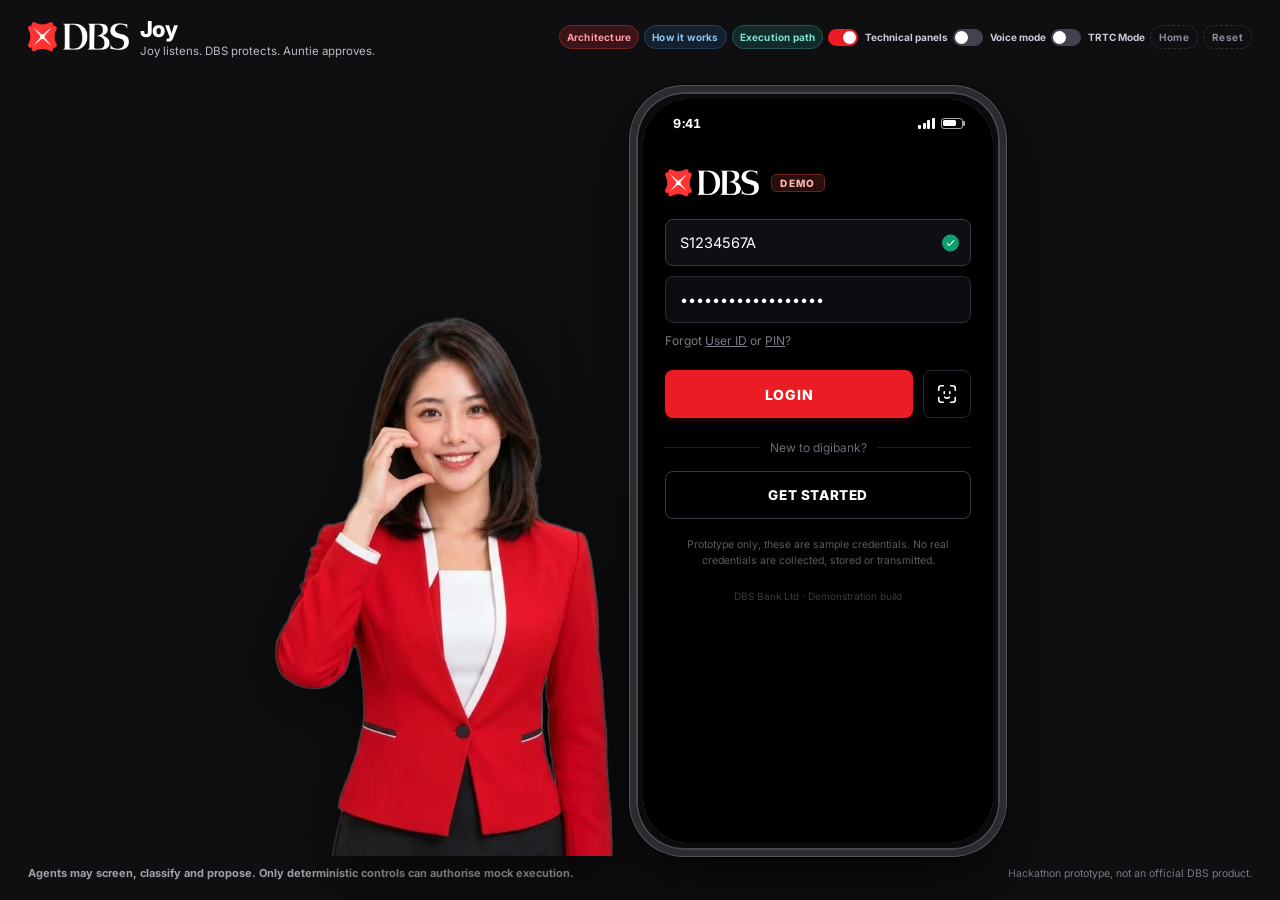
==== commit 88d5fe60: "readme fix again" ====
--- a/frontend/index.html
+++ b/frontend/index.html
@@ -9,7 +9,7 @@
 <link rel="preconnect" href="https://fonts.googleapis.com">
 <link rel="preconnect" href="https://fonts.gstatic.com" crossorigin>
 <link rel="stylesheet" href="https://fonts.googleapis.com/css2?family=Inter:wght@400;500;600;700;800;900&display=swap">
-<link rel="stylesheet" href="styles.css?v=20261011n">
+<link rel="stylesheet" href="styles.css?v=20261011q">
 </head>
 <body>
 <div class="wrap" id="studio">
@@ -19,7 +19,7 @@
       <img class="dbslogo" src="assets/dbs-logo-white.png" alt="DBS">
       <div>
         <h1>Joy</h1>
-        <div class="tag">Joy listens. DBS protects. You approve.</div>
+        <div class="tag">Joy listens. DBS protects. Auntie approves.</div>
       </div>
     </div>
     <div class="badges">
@@ -230,17 +230,6 @@
             <button class="lt on" data-lang="en-SG" data-l="EN">EN</button>
             <button class="lt" data-lang="zh-CN" data-l="ZH">中文</button>
             <button class="lt" data-lang="ms-MY" data-l="BM">BM</button>
-            <!-- AUTO. Tencent has no single engine covering English + Chinese + Malay, so
-                 "auto" selects one of the two engines instead of asking the customer to
-                 choose first. `data-l="AUTO"` is what live.js sttLanguage() keys on; it
-                 resolves to the backend's "auto" engine, which is 16k_zh_en -- the same
-                 engine the EN pill already opens, so Auto can only add recognition. See
-                 backend/app/stt.py ENGINE_BY_LANGUAGE for why Malay is the language Auto
-                 gives up rather than Chinese.
-                 `data-lang` stays a VALID BCP-47 tag on purpose: it is what the no-server
-                 Web Speech fallback is given, and that API cannot auto-detect at all, so
-                 Auto falls back to English rather than being handed a tag it would reject. -->
-            <button class="lt" data-lang="en-SG" data-l="AUTO" title="Detect the language automatically">Auto</button>
           </div>
           <div class="cinput" id="cinput">
             <button class="kbd" id="kbd" type="button" title="Type instead" aria-label="Type instead">
@@ -418,7 +407,7 @@
              (0-15); the note under the diagram says exactly where the two differ and why. Do
              not "fix" one numbering to match the other. -->
         <section class="expage" data-page="arch">
-          <h2>How JoyPilot works — end to end</h2>
+          <h2>How JoyPilot works, end to end</h2>
           <p class="exlead">One utterance in, one governed, audited DBS payment out.
             <b>A model may propose; only deterministic code may decide.</b></p>
 
@@ -490,9 +479,9 @@
 
               <div class="dgchips">
                 <div class="dgchip"><b>Dynamic Ambiguity Resolution</b> and Semantic Discrepancy Auditing</div>
-                <div class="dgchip"><b>Typed Contracts</b> — structured JSON proposals only:
+                <div class="dgchip"><b>Typed contracts.</b> Agents only return structured JSON proposals:
                   amount · payee · source · others</div>
-                <div class="dgchip"><b>Shaped for DBS's APIs</b> — the draft carries the fields a bank transfer needs (source, beneficiary, amount, currency, reference)</div>
+                <div class="dgchip"><b>Shaped for DBS's APIs.</b> The draft carries the fields a bank transfer needs: source, beneficiary, amount, currency and reference.</div>
                 <div class="dgchip"><b>No agent holds a key.</b> Without an approval and a signing
                   key there is no ledger access.</div>
               </div>
@@ -551,7 +540,7 @@
               </div>
 
               <div class="dgchips">
-                <div class="dgchip"><b>Zero-Trust API Gateway Policies</b> — the gateway re-derives
+                <div class="dgchip"><b>Zero-trust gateway.</b> The gateway rebuilds
                   the canonical payload and runs 14 checks: the signature, the draft version, a complete
                   confirmation, the validation result, the risk policy, freeze and cancel status,
                   nonce reuse and expiry. Only then is the ledger reachable.</div>
@@ -574,7 +563,7 @@
               is code.</li>
             <li><b>The Banking Policy Check is one stage, not four.</b> The dashed block holds
               boxes 9–12. The chain runs the policy, risk and velocity checks as <b>one</b> stage
-              (index 10) — they read the same resolved draft and share one decision — and runs the
+              (index 10), because they read the same resolved draft and share one decision. It runs the
               field-by-field confirmation as its own stage (index 11).</li>
             <li><b>So from chain index 11 on, the chain index is the diagram number minus one.</b>
               Nothing is missing and nothing is duplicated; the two are the same path at two
@@ -601,8 +590,8 @@
              never approve, sign or reach the ledger. The diagram on page 1 draws the chain, so
              it shows the four; this page lists all five. -->
         <section class="expage" data-page="how" hidden>
-          <h2>One utterance in — one governed, audited DBS payment out</h2>
-          <p class="exlead">AI proposes. Deterministic code decides. You approve. Tencent Cloud
+          <h2>One sentence in, one checked and audited payment out</h2>
+          <p class="exlead">AI proposes. Deterministic code decides. Auntie approves. Tencent Cloud
             carries the voice. <b>No model ever holds a key or touches the ledger.</b></p>
 
           <div class="twoband">
@@ -628,7 +617,7 @@
                 </div>
                 <div class="tbcard">
                   <div class="tbt">Typed contracts</div>
-                  <div class="tbs">JSON proposals only — never an account, never an approval</div>
+                  <div class="tbs">JSON proposals only. Never an account, never an approval</div>
                 </div>
               </div>
             </div>
@@ -695,16 +684,16 @@
           <ul class="exlist">
             <li><b>A model's output is data, never an instruction.</b> Every agent returns JSON
               that is parsed against a strict schema. Anything out of shape is rejected and the
-              turn falls back — it cannot be reinterpreted as a command.</li>
-            <li><b>Independence is structural, not promised.</b> The Validation Agent (stage 8)
-              never sees the other agents' reasoning. It reads the immutable evidence and the
-              canonical draft, and returns MATCH or MISMATCH. The stage after it is code, not a
-              model: the comparator re-derives the comparison independently.</li>
-            <li><b>Failure degrades, it does not open.</b> If an agent times out, its
-              deterministic mock answers instead. The turn gets slower and plainer, never looser.</li>
-            <li><b>The dangerous half is not reachable by language.</b> No prompt, in any
-              language, can produce a signature, an authorisation or a ledger write, because
-              those live in code the model cannot call.</li>
+              turn falls back, so it can never be read as a command.</li>
+            <li><b>The Validation Agent works on its own.</b> At stage 8 it never sees the other
+              agents' reasoning. It reads the saved evidence and the draft, checks each field, and
+              returns PASS or FREEZE. Stage 9 is plain code that checks that answer again.</li>
+            <li><b>If a model fails, the rules take over.</b> If an agent times out or returns
+              something malformed, its deterministic mock answers instead. The answer can get
+              plainer, never less safe.</li>
+            <li><b>Words cannot move money.</b> No prompt, in any language, can produce a
+              signature, an approval or a ledger write, because those live in code the models
+              cannot call.</li>
           </ul>
 
           <h3>The sixteen-stage control chain, in order</h3>
@@ -717,13 +706,13 @@
                Same markup, same classes, same #reqs id - only the page wrapper changed. The
                two-column shape is kept because the two columns ARE the argument, and #reqs stays
                in the DOM so its live row-lighting still works (ui.js looks it up by id). -->
-          <h2>What is simulated — and what is real</h2>
+          <h2>What is simulated and what is real</h2>
           <p class="exlead">Two things in this build are mocks, and both are named on the screen.
             Everything either side of them is the live system.</p>
 
           <div class="excols">
             <div class="excol real">
-              <h4><span class="exdot live"></span>LIVE — running for real in this demo</h4>
+              <h4><span class="exdot live"></span>LIVE: running for real in this demo</h4>
               <ul>
                 <li><b>Speech recognition.</b> Tencent Cloud ASR. Audio goes up, text comes back,
                   in English, Mandarin and Bahasa Melayu.</li>
@@ -750,7 +739,7 @@
             </div>
 
             <div class="excol sim">
-              <h4><span class="exdot sim"></span>SIMULATED — deliberately, and labelled</h4>
+              <h4><span class="exdot sim"></span>SIMULATED: on purpose, and labelled</h4>
               <ul>
                 <li><b>Customer approval.</b> A mock biometric adapter stands in for FaceID. It
                   returns the same verdict shape the real one would, and it is the only thing in
@@ -788,7 +777,7 @@
              section for what that costs: those buttons were the only `.sbtn` elements in the
              DOM, so the 22 scripted branches no longer have an in-UI trigger. -->
         <section class="expage" data-page="path" hidden>
-          <h2>The execution path — voice to a signed DBS payment</h2>
+          <h2>The execution path: from voice to a signed payment</h2>
           <!-- The numbering on this page is the CONTROL CHAIN's (00-15), the same one the chain on
                the main screen highlights and the same one the reference card on the right lists.
                It is deliberately NOT the slide's numbering: the slide's own reference table and
@@ -796,8 +785,8 @@
                label the signed artifact "stage 13" where the table puts it at 14), so quoting the
                slide here would put two different numbers on one screen. The chain's numbering is
                the only one that is also what the live event stream emits. -->
-          <p class="exlead">Every stage from 09 onwards is deterministic code — and only stage 15
-            can move money.</p>
+          <p class="exlead">Every stage from 09 onwards is deterministic code, and only stage 15
+            can record a payment.</p>
           <p class="exsub">The signed artifact is produced at stage 13. The gateway at stage 14
             rebuilds it and does not trust anything it is told. The mock ledger at stage 15 is the only place a
             payment is recorded.</p>
@@ -843,7 +832,7 @@
               <div class="prow gate">
                 <div class="prlab">STAGE 14 <span>zero-trust gateway</span></div>
                 <div class="prflow">
-                  <span class="prnode mono">gateway_verify() — 14 checks, trusts nothing it is told</span>
+                  <span class="prnode mono">gateway_verify(): 14 checks</span>
                   <span class="prtag">no agent may reach this</span>
                 </div>
                 <div class="prsub">Re-derives the canonical payload and independently checks the
@@ -870,7 +859,7 @@
                   <span class="prnode mono">LEDGER_RECORDED / LEDGER_NOT_INVOKED / SCHEDULE_HELD</span>
                 </div>
                 <div class="prsub">Every outcome carries the ledger's transaction reference plus a
-                  hash-chained, append-only audit record — the audit record is the only version of
+                  hash-chained, append-only audit record. The audit record is the version of
                   events that counts.</div>
               </div>
 
@@ -892,22 +881,22 @@
                    function name and its check count are asserted against controls.py in
                    shell.test.js section 9f. -->
               <div class="pcard">
-                <div class="pch">DBS Fund Transfer API — the integration target</div>
+                <div class="pch">DBS Fund Transfer API: the integration target</div>
                 <dl class="pdl">
                   <dt>Status</dt><dd><b>Not built.</b> From DBS's published API documentation;
                     this build records payments in the mock ledger and does not call DBS</dd>
                   <dt>Base</dt><dd><span class="mono">https://www.dbs.com/sandbox/api/sg/v1</span></dd>
-                  <dt>Auth</dt><dd>a pre-issued token carried in the header set — <span
+                  <dt>Auth</dt><dd>a pre-issued token carried in the headers: <span
                     class="mono">clientId</span>, <span class="mono">accessToken</span>,
                     <span class="mono">uuid</span>, <span class="mono">accept-version</span></dd>
                   <dt>Version</dt><dd><span class="mono">accept-version: 1.0</span>, to be pinned.
                     Unset means "latest", which would change behaviour the day DBS publishes a
                     new version</dd>
                   <dt>Own accounts</dt><dd>POST /transfers/toOwnAccounts · wrapper
-                    <span class="mono">fundTransferDetl</span> — <span class="mono">transferType</span>
+                    <span class="mono">fundTransferDetl</span>. <span class="mono">transferType</span>
                     does not exist on this operation</dd>
                   <dt>Saved payee</dt><dd>POST /transfers/creditPayeeAccount · wrapper
-                    <span class="mono">fundTransferPayee</span> — carries
+                    <span class="mono">fundTransferPayee</span>, which carries
                     <span class="mono">transferType</span>, plus
                     <span class="mono">purpose</span> when the destination is another bank</dd>
                   <dt>Amount</dt><dd>a two-decimal <b>string</b> in every published sample</dd>
@@ -923,15 +912,14 @@
               </div>
 
               <div class="pcard">
-                <div class="pch">Tencent Cloud — what is genuinely live</div>
+                <div class="pch">Tencent Cloud: what is live</div>
                 <dl class="pdl">
-                  <dt>Lighthouse</dt><dd>ap-singapore — hosts the page, the backend and the audit
+                  <dt>Lighthouse</dt><dd>ap-singapore. Hosts the page, the backend and the audit
                     DB</dd>
                   <dt>ASR</dt><dd>asr.cloud.tencent.com · signed WebSocket · <b>two</b> engines,
                     because no single one covers English + Chinese + Malay:
                     <span class="mono">16k_zh_en</span> (zh + en) and
-                    <span class="mono">16k_multi_lang</span> (en + ms). Auto resolves to
-                    <span class="mono">16k_zh_en</span>, deliberately</dd>
+                    <span class="mono">16k_multi_lang</span> (en + ms). The EN, 中文 and BM pills pick the engine</dd>
                   <dt>TTS</dt><dd>Cartesia Sonic by default (the only engine with a Malay voice).
                     TRTC Mode switches to Tencent Cloud TTS: TextToVoice, or TRTC
                     TextToSpeechSSE streaming when it is configured</dd>
@@ -942,7 +930,7 @@
               </div>
 
               <div class="pcard">
-                <div class="pch">The 16-stage chain — reference</div>
+                <div class="pch">The 16-stage chain</div>
                 <div class="preftable" id="exRefList"></div>
               </div>
             </div>
@@ -968,14 +956,14 @@
      cached copies of these files, so a fix that IS in the file never reaches the screen - a
      Bahasa "working on it" card kept coming up in English long after the code was corrected.
      Bump the stamp whenever one of these files changes. -->
-<script src="translations.js?v=20261011n"></script>
-<script src="icons.js?v=20261011n"></script>
-<script src="ui.js?v=20261011n"></script>
-<script src="personalization.js?v=20261011n"></script>
-<script src="scenarios.js?v=20261011n"></script>
-<script src="stt.js?v=20261011n"></script>
-<script src="live.js?v=20261011n"></script>
-<script src="tts.js?v=20261011n"></script>
-<script src="shell.js?v=20261011n"></script>
+<script src="translations.js?v=20261011q"></script>
+<script src="icons.js?v=20261011q"></script>
+<script src="ui.js?v=20261011q"></script>
+<script src="personalization.js?v=20261011q"></script>
+<script src="scenarios.js?v=20261011q"></script>
+<script src="stt.js?v=20261011q"></script>
+<script src="live.js?v=20261011q"></script>
+<script src="tts.js?v=20261011q"></script>
+<script src="shell.js?v=20261011q"></script>
 </body>
 </html>
